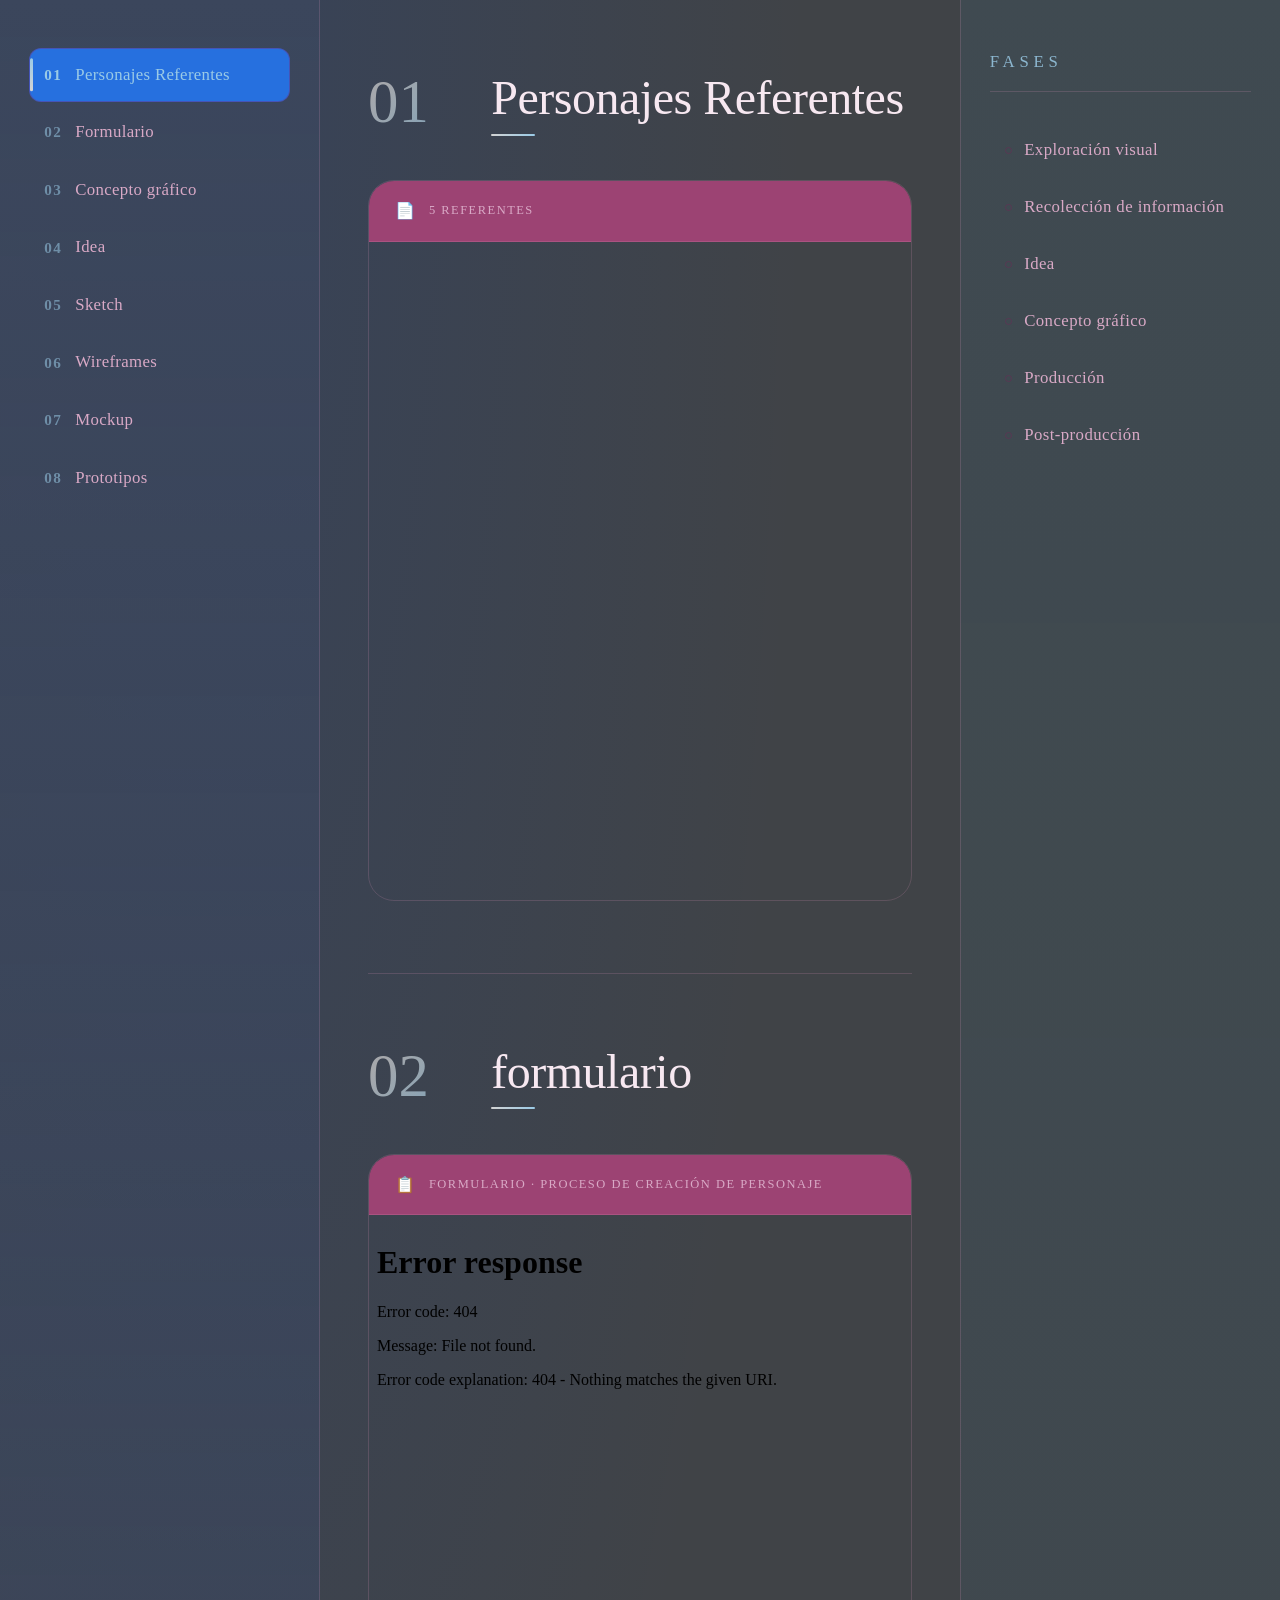
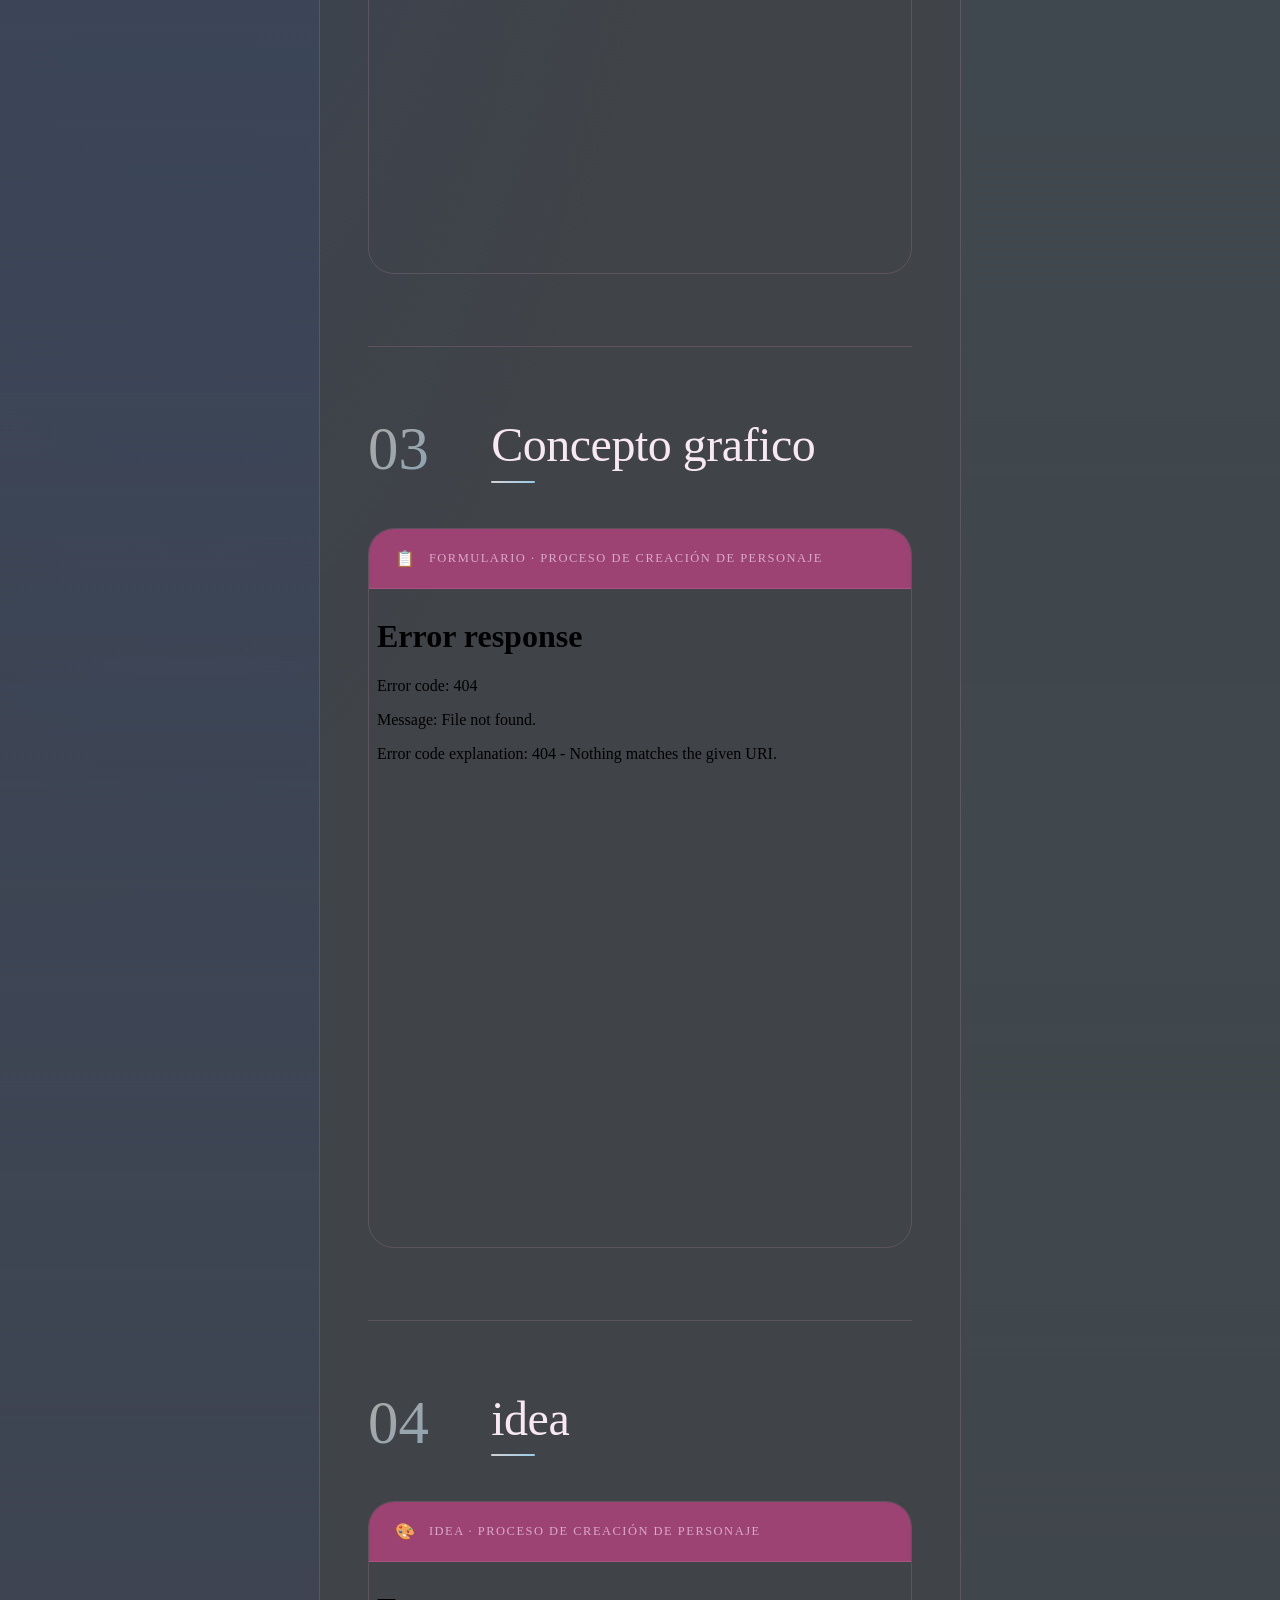
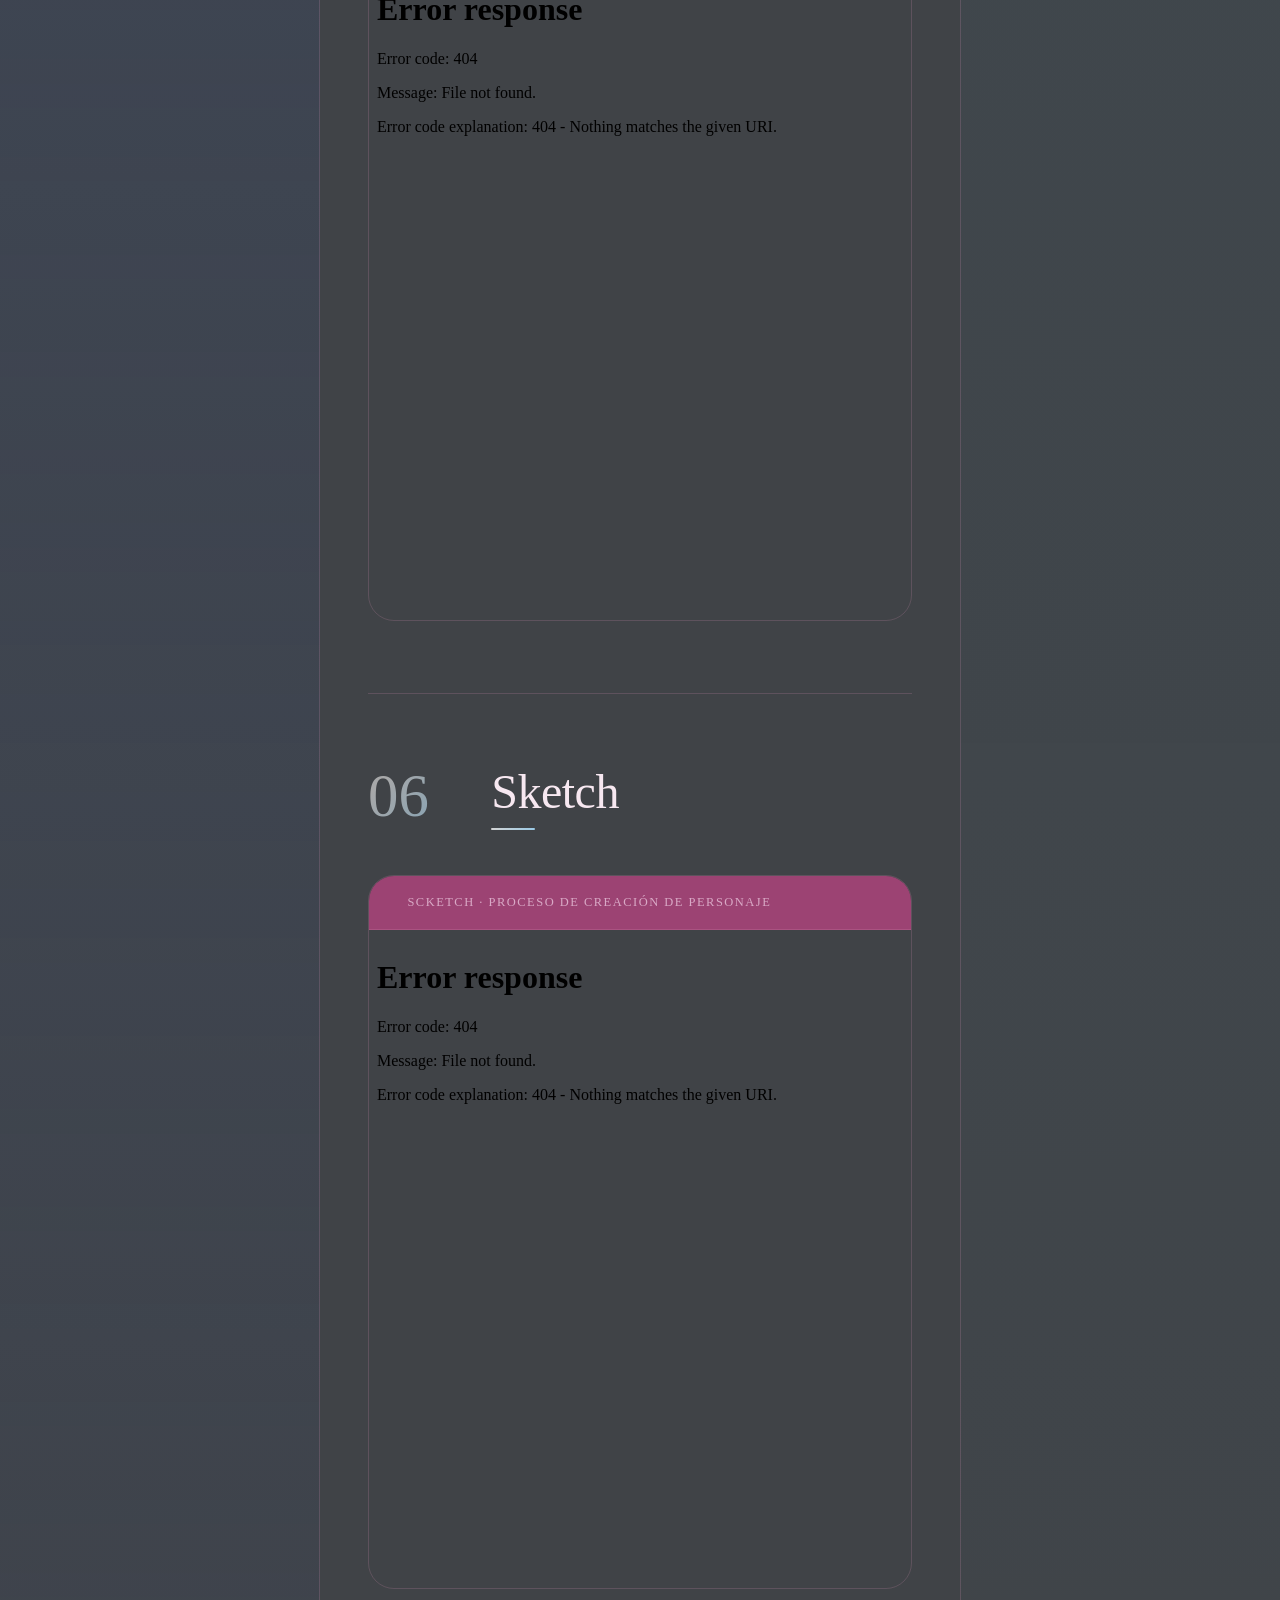
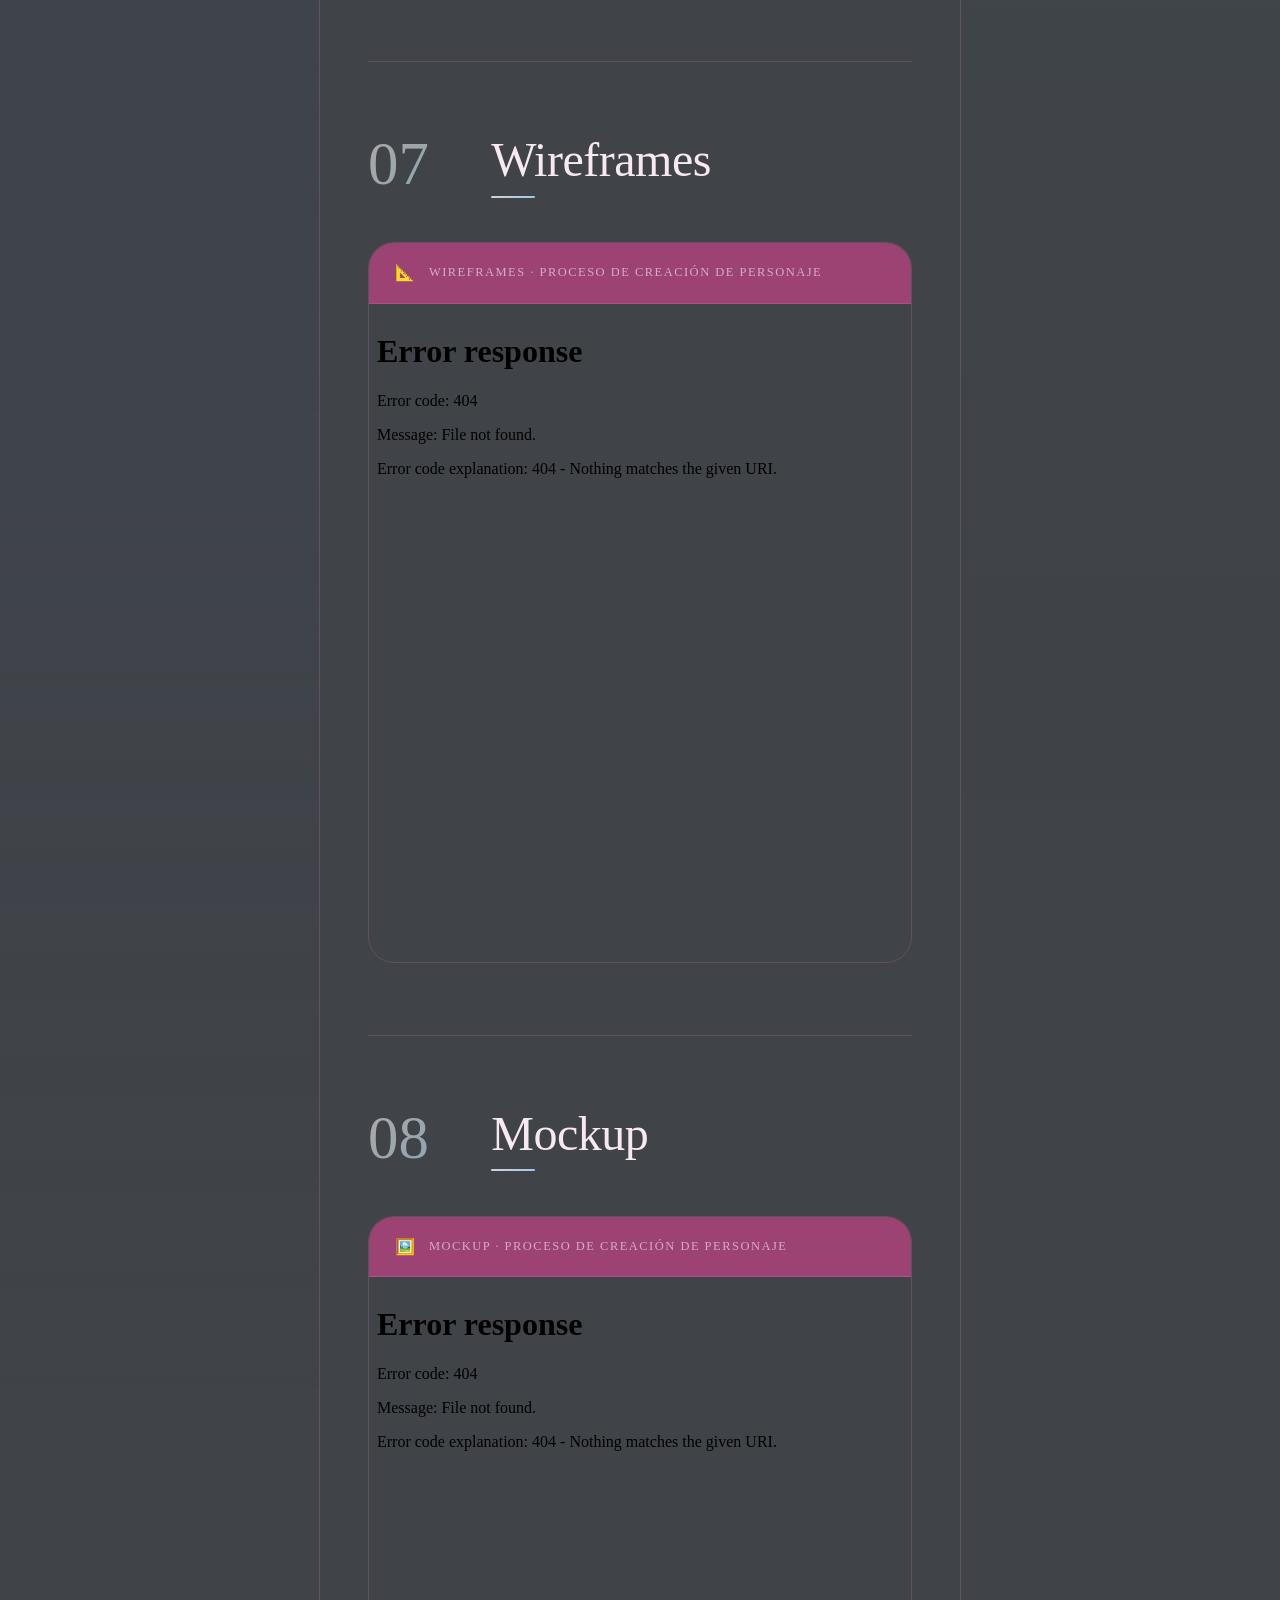
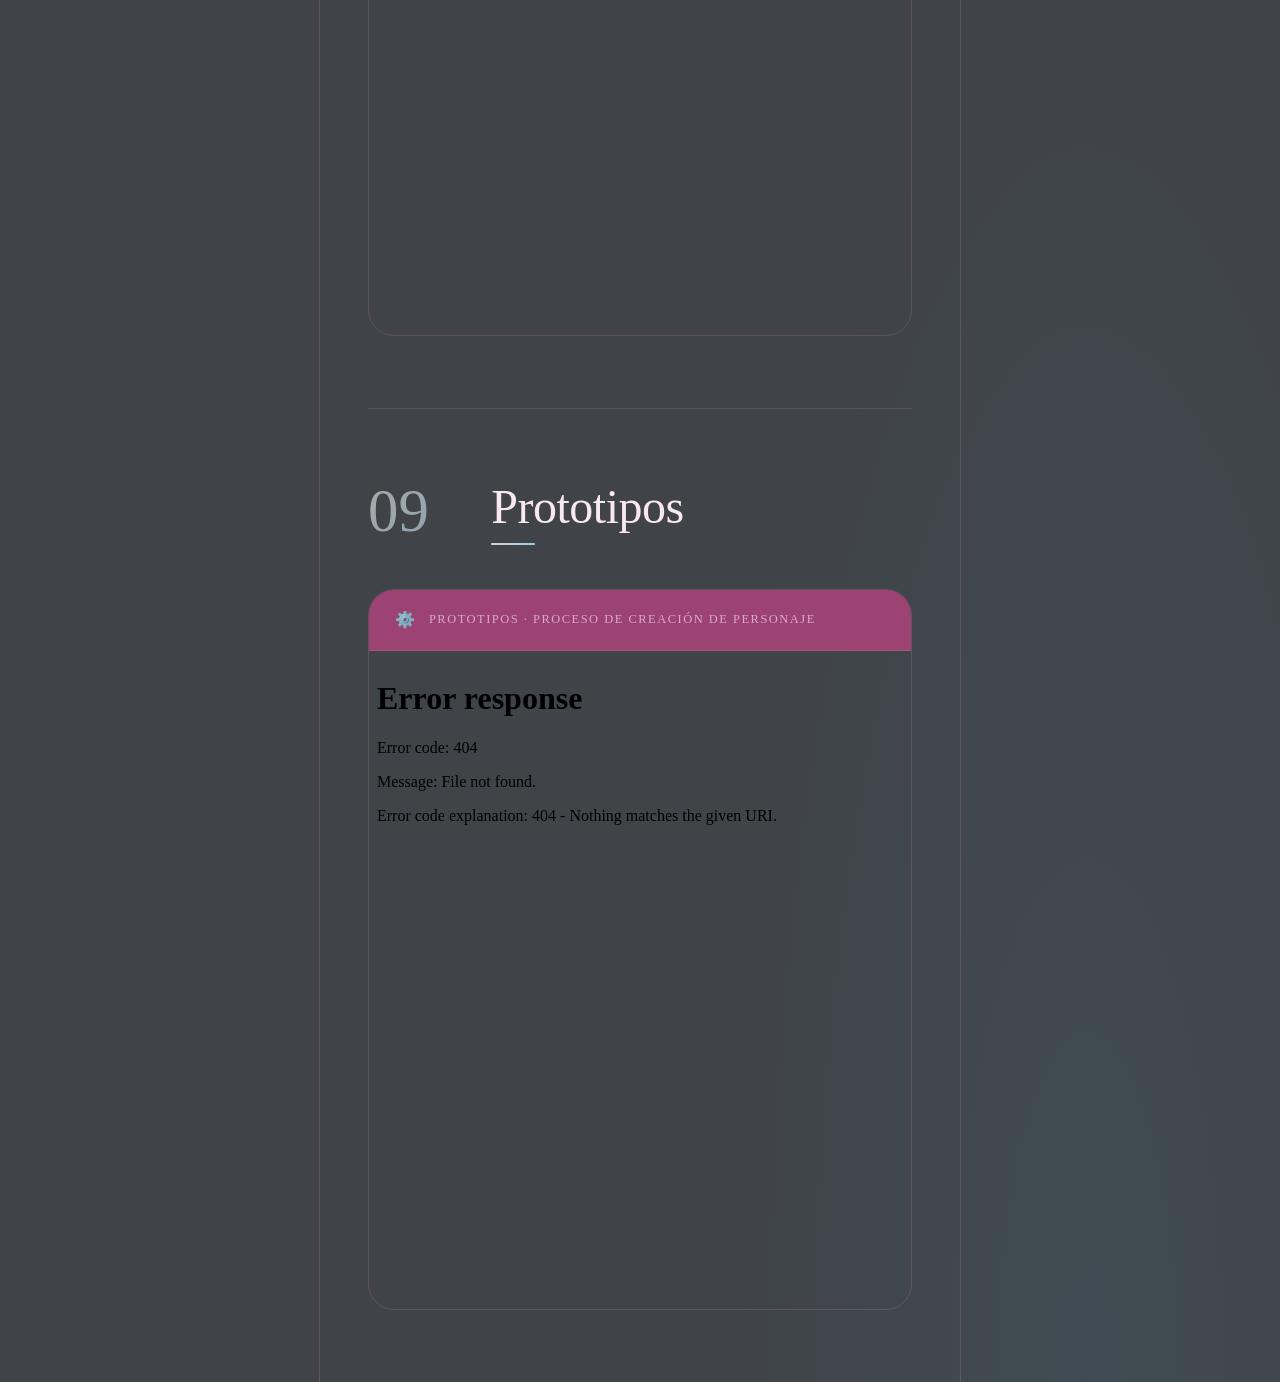
==== Creacion de Personaje/index.html @ da51cc1f "Add files via upload" ====
<!doctype html>
<html lang="es">

<head>
    <meta charset="utf-8">
    <meta name="viewport" content="width=device-width, initial-scale=1">
    <title>Proceso de creación de Personaje</title>
    <link
        href="https://fonts.googleapis.com/css2?family=Cormorant+Garamond:ital,wght@0,300;0,400;0,600;1,300;1,400&family=DM+Sans:wght@300;400;500&display=swap"
        rel="stylesheet">
    <link rel="stylesheet" href="style.css">
</head>

<body>

    <!-- THREE-COLUMN LAYOUT -->
    <div class="three-col-layout">

        <!-- COLUMNA IZQUIERDA: Índice -->
        <aside class="col-left">
            <div class="col-sticky">
                <nav class="index-list">
                    <a href="#personajes referentes" class="index-item active" data-section="5-personajes">
                        <span class="index-num">01</span>
                        Personajes Referentes
                    </a>
                    <a href="#formulario" class="index-item" data-section="formulario">
                        <span class="index-num">02</span>
                        Formulario
                    </a>
                    <a href="#concepto_grafico" class="index-item" data-section="concepto_grafico">
                        <span class="index-num">03</span>
                        Concepto gráfico
                    </a>
                    <a href="#idea" class="index-item" data-section="idea">
                        <span class="index-num">04</span>
                        Idea
                    </a>

                    <a href="#scketch" class="index-item" data-section="scketch">
                        <span class="index-num">05</span>
                        Sketch
                    </a>
                    <a href="#wireframes" class="index-item" data-section="wireframes">
                        <span class="index-num">06</span>
                        Wireframes
                    </a>
                    <a href="#mockup" class="index-item" data-section="mockup">
                        <span class="index-num">07</span>
                        Mockup
                    </a>
                    <a href="#prototipos" class="index-item" data-section="prototipos">
                        <span class="index-num">08</span>
                        Prototipos
                    </a>
                </nav>
            </div>
        </aside>

        <!-- COLUMNA CENTRAL: Contenido principal -->
        <main class="col-center">

            <!-- 01 REFERENTES -->
            <section class="doc-section" id="5-personajes">
                <div class="section-header">
                    <span class="section-number">01</span>
                    <div class="section-title-wrap">
                        <h2 class="section-title">Personajes Referentes</h2>
                    </div>
                </div>
                <div class="doc-card">
                    <div class="doc-card-label">
                        <span class="doc-icon">📄</span>
                        <span>5 referentes</span>
                    </div>
                    <div class="pdf-wrapper">
                        <iframe src="Referencias personaje.pdf" frameborder="0" width="100%" height="750px"
                            title="Personajes Referentes"></iframe>
                    </div>
                </div>
            </section>

            <!-- 02 FORMULARIO -->
            <section class="doc-section" id="formulario">
                <div class="section-header">
                    <span class="section-number">02</span>
                    <div class="section-title-wrap">
                        <h2 class="section-title">formulario</h2>
                    </div>
                </div>
                <div class="doc-card">
                    <div class="doc-card-label">
                        <span class="doc-icon">📋</span>
                        <span>formulario · Proceso de creación de Personaje</span>
                    </div>
                    <div class="pdf-wrapper">
                        <iframe src="brief.pdf" frameborder="0" width="100%" height="750px" title="formulario"></iframe>
                    </div>
                </div>
            </section>

            <!-- 03 CONCEPTO GRAFICO -->
            <section class="doc-section" id="concepto_grafico">
                <div class="section-header">
                    <span class="section-number">03</span>
                    <div class="section-title-wrap">
                        <h2 class="section-title">Concepto grafico</h2>
                    </div>
                </div>
                <div class="doc-card">
                    <div class="doc-card-label">
                        <span class="doc-icon">📋</span>
                        <span>formulario · Proceso de creación de Personaje</span>
                    </div>
                    <div class="pdf-wrapper">
                        <iframe src="Concepto Grafico.pdf" frameborder="0" width="100%" height="750px"
                            title="concepto_grafico"></iframe>
                    </div>
                </div>


            </section>

            <!-- 04 IDEA -->
            <section class="doc-section" id="idea">
                <div class="section-header">
                    <span class="section-number">04</span>
                    <div class="section-title-wrap">
                        <h2 class="section-title">idea</h2>
                    </div>
                </div>

                <div class="doc-card">
                    <div class="doc-card-label">
                        <span class="doc-icon">🎨</span>
                        <span>idea · Proceso de creación de Personaje</span>
                    </div>
                    <div class="pdf-wrapper">
                        <iframe src="idea.pdf" frameborder="0" width="100%" height="750px"
                            title="concepto_grafico"></iframe>
                    </div>
                </div>
            </section>

            <!-- 05 SCKETCH -->
            <section class="doc-section" id="scketch">
                <div class="section-header">
                    <span class="section-number">06</span>
                    <div class="section-title-wrap">
                        <h2 class="section-title">Sketch</h2>
                    </div>
                </div>
                <div class="doc-card">
                    <div class="doc-card-label">
                        <span class="doc-icon"></span>
                        <span>scketch · Proceso de creación de Personaje</span>
                    </div>
                    <div class="pdf-wrapper">
                        <iframe src="boceto.pdf" frameborder="0" width="100%" height="750px" title="SCKETCH"></iframe>
                    </div>
                </div>
            </section>

            <!-- 06 WIREFRAMES -->
            <section class="doc-section" id="wireframes">
                <div class="section-header">
                    <span class="section-number">07</span>
                    <div class="section-title-wrap">
                        <h2 class="section-title">Wireframes</h2>
                    </div>
                </div>
                <div class="doc-card">
                    <div class="doc-card-label">
                        <span class="doc-icon">📐</span>
                        <span>Wireframes · Proceso de creación de Personaje</span>
                    </div>
                    <div class="pdf-wrapper">
                        <iframe src="canon-de-cabezas.pdf" frameborder="0" width="100%" height="750px"
                            title="Wireframes"></iframe>
                    </div>
                </div>
            </section>

            <!-- 07 MOCKUP -->
            <section class="doc-section" id="mockup">
                <div class="section-header">
                    <span class="section-number">08</span>
                    <div class="section-title-wrap">
                        <h2 class="section-title">Mockup</h2>
                    </div>
                </div>
                <div class="doc-card">
                    <div class="doc-card-label">
                        <span class="doc-icon">🖼️</span>
                        <span>Mockup · Proceso de creación de Personaje</span>
                    </div>
                    <div class="pdf-wrapper">
                        <iframe src="mockup.pdf" frameborder="0" width="100%" height="750px" title="Mockup"></iframe>
                    </div>
                </div>
            </section>

            <!-- 08 PROTOTIPOS -->
            <section class="doc-section" id="prototipos">
                <div class="section-header">
                    <span class="section-number">09</span>
                    <div class="section-title-wrap">
                        <h2 class="section-title">Prototipos</h2>
                    </div>
                </div>
                <div class="doc-card">
                    <div class="doc-card-label">
                        <span class="doc-icon">⚙️</span>
                        <span>Prototipos · Proceso de creación de Personaje</span>
                    </div>
                    <div class="pdf-wrapper">
                        <iframe src="pront-personaje.pdf" frameborder="0" width="100%" height="750px"
                            title="Prototipos"></iframe>
                    </div>
                </div>
            </section>

        </main>

        <!-- COLUMNA DERECHA: Fases -->
        <aside class="col-right">
            <div class="col-sticky">
                <div class="col-heading">
                    <span class="col-label">Fases</span>
                </div>
                <nav class="phases-list">
                    <a href="#" class="phase-item ">
                        <span class="phase-dot"></span>
                        Exploración visual
                    </a>
                    <a href="#" class="phase-item">
                        <span class="phase-dot"></span>
                        Recolección de información
                    </a>
                    <a href="#" class="phase-item">
                        <span class="phase-dot"></span>
                        Idea
                    </a>
                    <a href="#" class="phase-item">
                        <span class="phase-dot"></span>
                        Concepto gráfico
                    </a>
                    <a href="#" class="phase-item">
                        <span class="phase-dot"></span>
                        Producción
                    </a>
                    <a href="#" class="phase-item">
                        <span class="phase-dot"></span>
                        Post-producción
                    </a>
                </nav>
            </div>
        </aside>

    </div><!-- /.three-col-layout -->

    <script>
        // Active state on scroll for index sidebar
        const sections = document.querySelectorAll('section[id]');
        const indexItems = document.querySelectorAll('.index-item');

        const observer = new IntersectionObserver((entries) => {
            entries.forEach(entry => {
                if (entry.isIntersecting) {
                    const id = entry.target.id;
                    indexItems.forEach(l => l.classList.remove('active'));
                    const active = document.querySelector(`.index-item[data-section="${id}"]`);
                    if (active) active.classList.add('active');
                }
            });
        }, { threshold: 0.3 });

        sections.forEach(s => observer.observe(s));

        // Fade-in on scroll
        const fadeObs = new IntersectionObserver((entries) => {
            entries.forEach(e => { if (e.isIntersecting) e.target.classList.add('visible'); });
        }, { threshold: 0.08 });

        document.querySelectorAll('.doc-section').forEach(el => fadeObs.observe(el));
    </script>

</body>

</html>
---- Creacion de Personaje/style.css ----
:root {
    --bg: #404347;

    --deep: #d3d3d3;
    --mid: #2774d8;
    --light: #9acae6;

    --accent-soft: rgba(230, 154, 195, 0.10);
    --accent-glow: rgba(230, 154, 195, 0.20);

    --text: #f7e8f1;
    --text-muted: #d9a9c6;

    --border: rgba(230, 154, 195, 0.18);
    --border-strong: rgba(141, 21, 89, 0.30);

    --radius: 12px;
    --radius-lg: 20px;
    --radius-xl: 26px;

    --shadow: 0 8px 40px rgba(0, 0, 0, 0.60);
    --shadow-pink: 0 4px 32px rgba(230, 154, 195, 0.22);

    --transition: 0.35s cubic-bezier(0.22, 1, 0.36, 1);

    --col-left-w: 240px;
    --col-right-w: 230px;
}

*,
*::before,
*::after {
    box-sizing: border-box;
    margin: 0;
    padding: 0;
}

html {
    scroll-behavior: smooth;
    font-size: 16px;
}

body {
    background: var(--bg);
    color: var(--text);
    font-family: var(--font-body);
    font-weight: 300;
    line-height: 1.7;
    overflow-x: hidden;
    /* Subtle atmospheric gradient */
    background-image:
        radial-gradient(ellipse 80% 55% at 15% 0%, rgba(19, 65, 162, 0.20) 0%, transparent 60%),
        radial-gradient(ellipse 55% 35% at 85% 100%, rgba(57, 187, 237, 0.07) 0%, transparent 55%);
}

::-webkit-scrollbar {
    width: 4px;
}

::-webkit-scrollbar-track {
    background: var(--bg);
}

::-webkit-scrollbar-thumb {
    background: linear-gradient(180deg, var(--deep), var(--light));
    border-radius: 4px;
}

.three-col-layout {
    display: grid;
    grid-template-columns: 1fr 2fr 1fr;
    /* 🔥 equilibrio visual */
    grid-template-areas: "left center right";
    min-height: 100vh;
    max-width: 100%;
    margin: 0;
}

.col-left,
.col-right {
    padding: 3rem 0;
}

.col-sticky {
    position: sticky;
    top: 2.5rem;
}

.col-heading {
    margin-bottom: 2rem;
    padding-bottom: 0.9rem;
    border-bottom: 1px solid var(--border);
}

.col-label {
    font-family: var(--font-display);
    font-size: 1.05rem;
    /* 🔥 más visible */
    letter-spacing: 0.28em;
    text-transform: uppercase;
    color: var(--light);
    opacity: 0.85;
}

.col-left {
    grid-area: left;
    padding-right: 1.8rem;
    padding-left: 1.8rem;
    border-right: 1px solid var(--border);
    background: linear-gradient(180deg, rgb(59, 70, 92) 0%, transparent 80%);
}

.index-list {
    display: flex;
    flex-direction: column;
    gap: 0.25rem;
}

.index-item {
    display: flex;
    align-items: center;
    gap: 0.8rem;
    font-size: 1.05rem;
    /* 🔥 más grande */
    padding: 0.85rem 1rem;
    /* ↑ larger for hierarchy */
    font-weight: 400;
    letter-spacing: 0.02em;
    color: var(--text-muted);
    text-decoration: none;
    padding: 0.72rem 0.9rem;
    border-radius: var(--radius);
    border: 1px solid transparent;
    position: relative;
    transition: background var(--transition), color var(--transition), transform var(--transition), border-color var(--transition);
}

.index-item::before {
    content: '';
    position: absolute;
    left: 0;
    top: 50%;
    transform: translateY(-50%);
    width: 3px;
    height: 0;
    background: linear-gradient(180deg, var(--light), var(--deep));
    border-radius: 3px;
    transition: height var(--transition);
}

.index-item:hover {
    color: var(--light);
    background: var(--accent-soft);
    border-color: var(--border);
    transform: translateX(3px);
}

.index-item.active {
    color: var(--light);
    background: rgb(38, 112, 223);
    border-color: var(--border-strong);
}

.index-item.active::before {
    height: 65%;
}

.index-num {
    font-family: var(--font-display);
    font-size: 0.95rem;
    /* ↑ slightly larger */
    letter-spacing: 0.10em;
    color: var(--light);
    opacity: 0.55;
    flex-shrink: 0;
    min-width: 2ch;
    font-weight: 600;

}

.index-item.active .index-num {
    opacity: 1;

}

.col-center {
    grid-area: center;
    padding: 0 3rem;
    min-width: 0;
}

.col-right {
    grid-area: right;
    padding-left: 1.8rem;
    padding-right: 1.8rem;
    border-left: 1px solid var(--border);
    background: linear-gradient(180deg, rgba(57, 187, 237, 0.06) 0%, transparent 80%);
}

.phases-list {
    display: flex;
    flex-direction: column;
    gap: 0.3rem;
}

.phase-item {
    display: flex;
    align-items: center;
    gap: 0.75rem;
    font-size: 1.05rem;
    padding: 0.8rem 1rem;
    /* ↑ larger for readability */
    font-weight: 400;
    letter-spacing: 0.025em;
    color: var(--text-muted);
    text-decoration: none;
    padding: 0.68rem 0.9rem;
    border-radius: var(--radius);
    border: 1px solid transparent;
    transition: background var(--transition),
        color var(--transition),
        transform var(--transition),
        border-color var(--transition);
}

.phase-item:hover {
    color: var(--light);
    background: var(--accent-soft);
    border-color: var(--border);
    transform: translateX(-3px);
}

.phase-item.active {
    color: var(--light);
    background: rgba(19, 65, 162, 0.18);
    border-color: var(--border-strong);
}

.phase-dot {
    width: 7px;
    height: 7px;
    border-radius: 50%;
    background: transparent;
    border: 1.5px solid var(--border-strong);
    flex-shrink: 0;
    transition: background var(--transition), box-shadow var(--transition);
}

.phase-item:hover .phase-dot,
.phase-item.active .phase-dot {
    background: var(--light);
    border-color: var(--light);
    box-shadow: 0 0 8px rgba(112, 179, 206, 0.55);
}

.video-wrapper {
    width: 100%;
    /* ← CORREGIDO */
    max-width: 900px;
    margin: 0 auto;
    aspect-ratio: 16 / 9;
    border-radius: 16px;
    overflow: hidden;
    box-shadow: 0 10px 30px rgba(0, 0, 0, 0.15);
}

.video-wrapper video {
    width: 100%;
    height: 100%;
    object-fit: contain;

    border-radius: 16px;
    background: black;

}

.doc-section {
    padding: 4.5rem 0;
    border-bottom: 1px solid var(--border);
    opacity: 0;
    transform: translateY(24px);
    transition: opacity 0.75s ease, transform 0.75s ease;

}


.doc-section:last-of-type {
    border-bottom: none;
}

.doc-section.visible {
    opacity: 1;
    transform: translateY(0);
}

.section-header {
    display: flex;
    align-items: flex-start;
    gap: 2rem;
    margin-bottom: 2.8rem;
}

.section-number {
    font-family: var(--font-display);
    font-size: 3.8rem;
    font-weight: 300;
    background: linear-gradient(135deg, var(--deep) 20%, var(--light) 100%);
    -webkit-background-clip: text;
    -webkit-text-fill-color: transparent;
    background-clip: text;
    opacity: 0.7;
    line-height: 1;
    min-width: 3ch;
}

.section-title-wrap {
    position: relative;
}

/* Decorative accent line under title */
.section-title-wrap::after {
    content: '';
    display: block;
    width: 44px;
    height: 2px;
    background: linear-gradient(90deg, var(--deep), var(--light));
    border-radius: 2px;
    margin-top: 0.55rem;
}

.section-title {
    font-family: var(--font-display);
    font-size: clamp(2rem, 4vw, 3rem);
    font-weight: 400;
    color: var(--text);
    margin-bottom: 0.35rem;
    line-height: 1.1;
    letter-spacing: -0.01em;
}

.section-desc {
    font-size: 0.9rem;
    color: var(--text-muted);
    max-width: 500px;
}

.doc-card {
    background: var(--bg-card);
    border: 1px solid var(--border);
    border-radius: var(--radius-xl);
    overflow: hidden;
    box-shadow: var(--shadow), var(--shadow-blue);
    transition: border-color var(--transition), box-shadow var(--transition), transform var(--transition);
}

.doc-card:hover {
    border-color: var(--border-strong);
    box-shadow:
        0 16px 64px rgba(0, 0, 0, 0.65),
        0 0 0 1px rgba(57, 187, 237, 0.12),
        var(--shadow-blue);
    transform: translateY(-3px);
}

.doc-card-label {
    display: flex;
    align-items: center;
    gap: 0.8rem;
    padding: 1rem 1.6rem;
    font-size: 0.78rem;
    letter-spacing: 0.12em;
    text-transform: uppercase;
    color: var(--text-muted);
    background: #9c4373;
    border-bottom: 1px solid var(--border);
    font-weight: 400;
}

.doc-icon {
    font-size: 1rem;
}

.pdf-wrapper {
    margin-top: 8px;
    border-radius: 12px;
    overflow: hidden;
}

.pdf-wrapper iframe {
    display: block;
    width: 100%;
    height: 650px;

    border: none;
}

.coming-soon-card {
    display: flex;
    flex-direction: column;
    align-items: center;
    justify-content: center;
    gap: 1rem;
    padding: 4.5rem;
    background: var(--bg-card);
    border: 1px dashed var(--border-strong);
    border-radius: var(--radius-xl);
    color: var(--text-muted);
    font-size: 0.85rem;
    letter-spacing: 0.08em;
    text-transform: uppercase;
}

.coming-soon-icon {
    font-size: 2.2rem;
    color: var(--light);
    opacity: 0.4;
    animation: pulse 2.5s ease-in-out infinite;
}

@keyframes pulse {

    0%,
    100% {
        opacity: 0.3;
        transform: scale(1);
    }

    50% {
        opacity: 0.75;
        transform: scale(1.1);
    }
}

.footer {
    padding: 2.5rem 0;
    display: flex;
    justify-content: space-between;
    align-items: center;
    flex-wrap: wrap;
    gap: 0.5rem;
    font-size: 0.8rem;
    color: rgba(255, 255, 255, 0.3);
    border-top: 1px solid var(--border);
    margin-top: 2rem;
}

.footer-brand {
    font-family: var(--font-display);
    font-size: 1.6rem;
    font-style: italic;
    font-weight: 700;
    background: linear-gradient(90deg, var(--mid), var(--light));
    -webkit-background-clip: text;
    -webkit-text-fill-color: transparent;
    background-clip: text;
    letter-spacing: -0.01em;
}

.footer-heart {
    color: var(--light);
}

@media (max-width: 1100px) {
    :root {
        --col-left-w: 200px;
        --col-right-w: 190px;
    }

    .col-center {
        padding: 0 2rem;
    }
}

@media (max-width: 900px) {
    .three-col-layout {
        grid-template-columns: 1fr 200px;
        grid-template-areas:
            "left left"
            "center right";
        max-width: 100%;
    }

    .col-left {
        border-right: none;
        border-bottom: 1px solid var(--border);
        padding: 1.4rem 1.6rem;
    }

    .col-sticky {
        position: static;
    }

    .col-left .col-heading {
        display: inline-block;
        margin-bottom: 0.9rem;
    }

    .index-list {
        flex-direction: row;
        flex-wrap: wrap;
        gap: 0.45rem;
    }

    .index-item {
        font-size: 0.82rem;
        padding: 0.4rem 0.9rem;
        border: 1px solid var(--border);
        border-radius: 50px;
        background: rgba(19, 65, 162, 0.07);
        transform: none !important;
    }

    .index-item::before {
        display: none;
    }

    .index-item.active {
        border-color: var(--border-strong);
        background: rgba(19, 65, 162, 0.20);
    }

    .col-center {
        padding: 0 1.6rem;
    }

    .col-right {
        border-left: 1px solid var(--border);
        padding-left: 1.2rem;
        padding-right: 1.2rem;
    }

    .col-right .col-sticky {
        position: sticky;
        top: 1rem;
    }

    .pdf-wrapper iframe {
        height: 500px;
    }

    .section-number {
        font-size: 2.6rem;
    }
}

@media (max-width: 640px) {
    .three-col-layout {
        grid-template-columns: 1fr;
        grid-template-areas: "left" "center" "right";
    }

    .col-left {
        border-right: none;
        border-bottom: 1px solid var(--border);
        padding: 1.2rem 1.4rem;
        grid-area: left;
    }

    .col-left .col-sticky {
        position: static;
    }

    .index-list {
        flex-direction: row;
        flex-wrap: wrap;
        gap: 0.35rem;
    }

    .index-item {
        font-size: 0.78rem;
        padding: 0.35rem 0.75rem;
        border: 1px solid var(--border);
        border-radius: 50px;
        background: rgba(19, 65, 162, 0.07);
        gap: 0.35rem;
        transform: none !important;
    }

    .index-item::before {
        display: none;
    }

    .index-num {
        font-size: 0.68rem;
    }

    .col-center {
        padding: 0 1.2rem;
        grid-area: center;
    }

    .col-right {
        border-left: none;
        border-top: 1px solid var(--border);
        padding: 1.2rem 1.4rem;
        grid-area: right;
    }

    .col-right .col-sticky {
        position: static;
    }

    .phases-list {
        flex-direction: row;
        flex-wrap: wrap;
        gap: 0.35rem;
    }

    .phase-item {
        font-size: 0.78rem;
        padding: 0.35rem 0.8rem;
        border: 1px solid var(--border);
        border-radius: 50px;
        background: rgba(57, 187, 237, 0.05);
        transform: none !important;
    }

    .phase-dot {
        display: none;
    }

    .doc-section {
        padding: 3rem 0;
    }

    .section-header {
        gap: 1rem;
    }

    .section-number {
        font-size: 2.2rem;
    }

    .pdf-wrapper iframe {
        height: 400px;
    }

    .audio-bg {
        height: 340px;
    }

    .footer {
        flex-direction: column;
        text-align: center;
        gap: 0.4rem;
        padding: 1.5rem 0;
    }
}
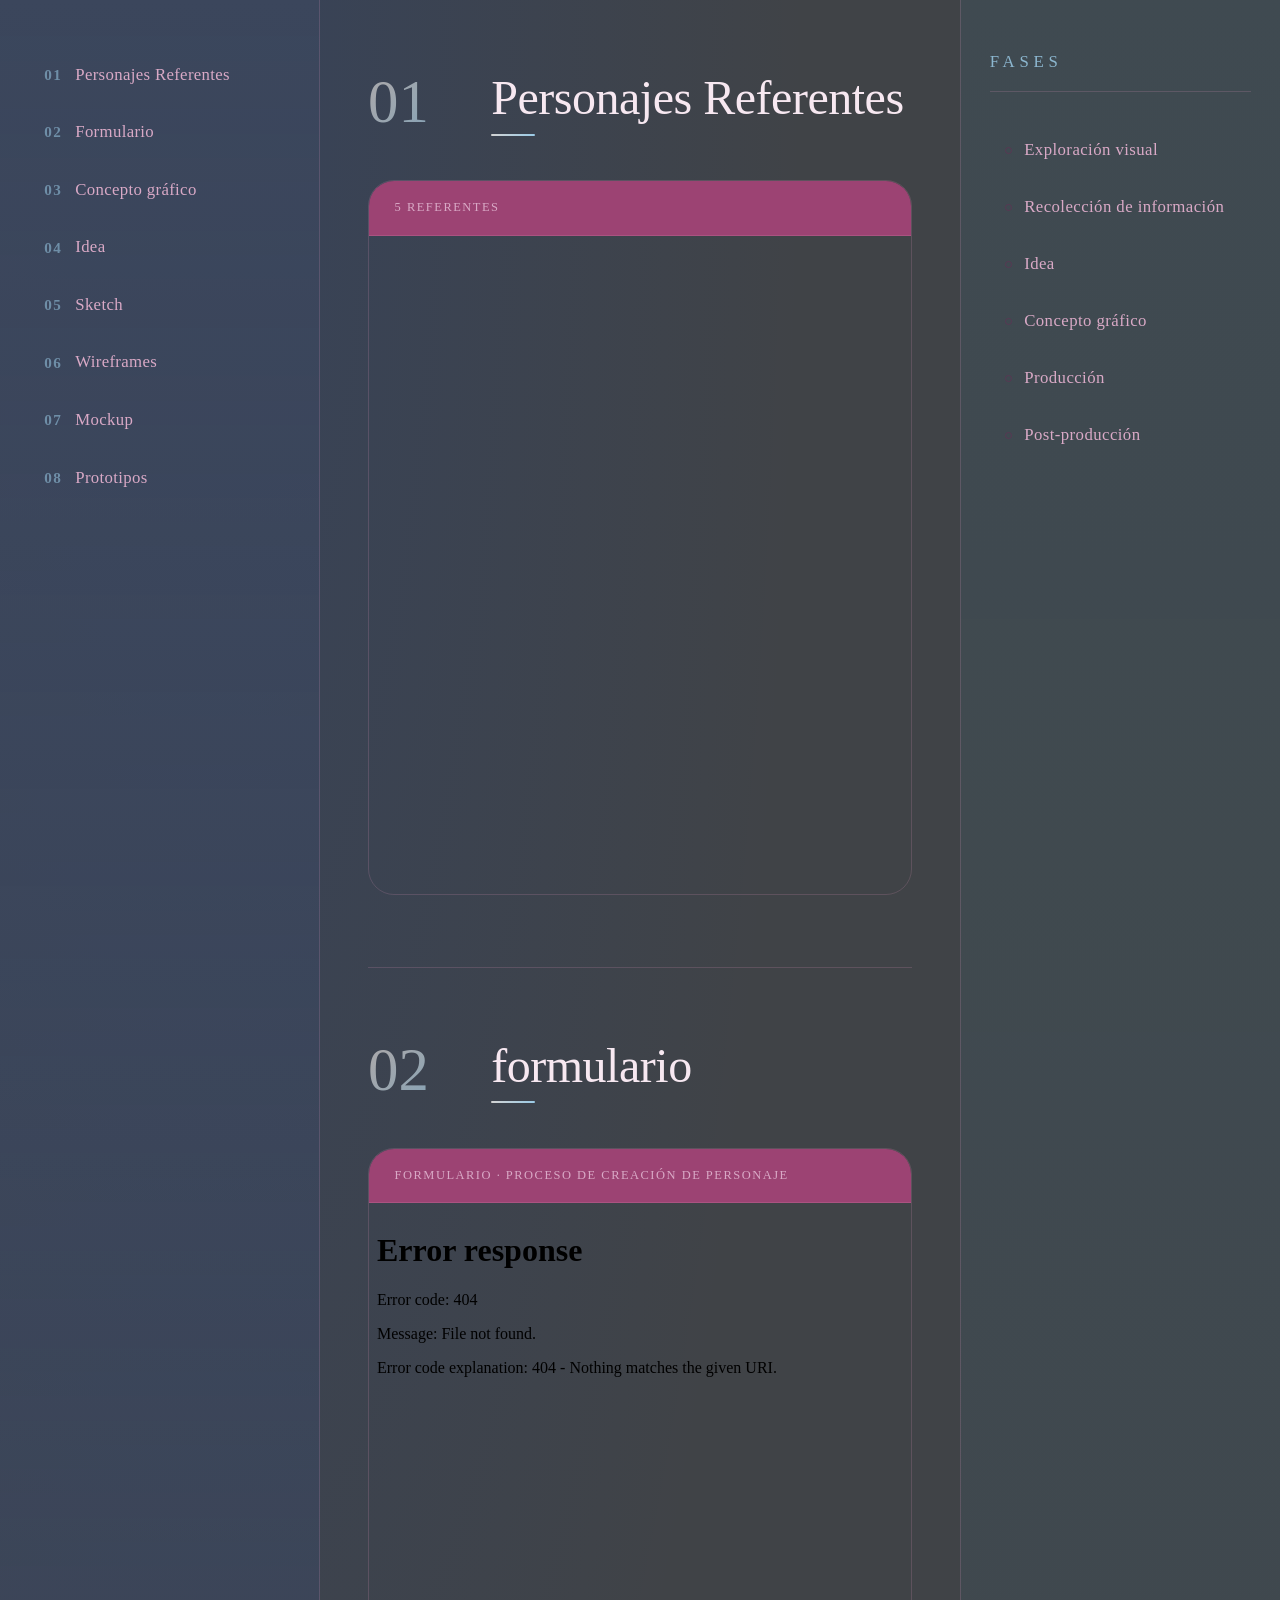
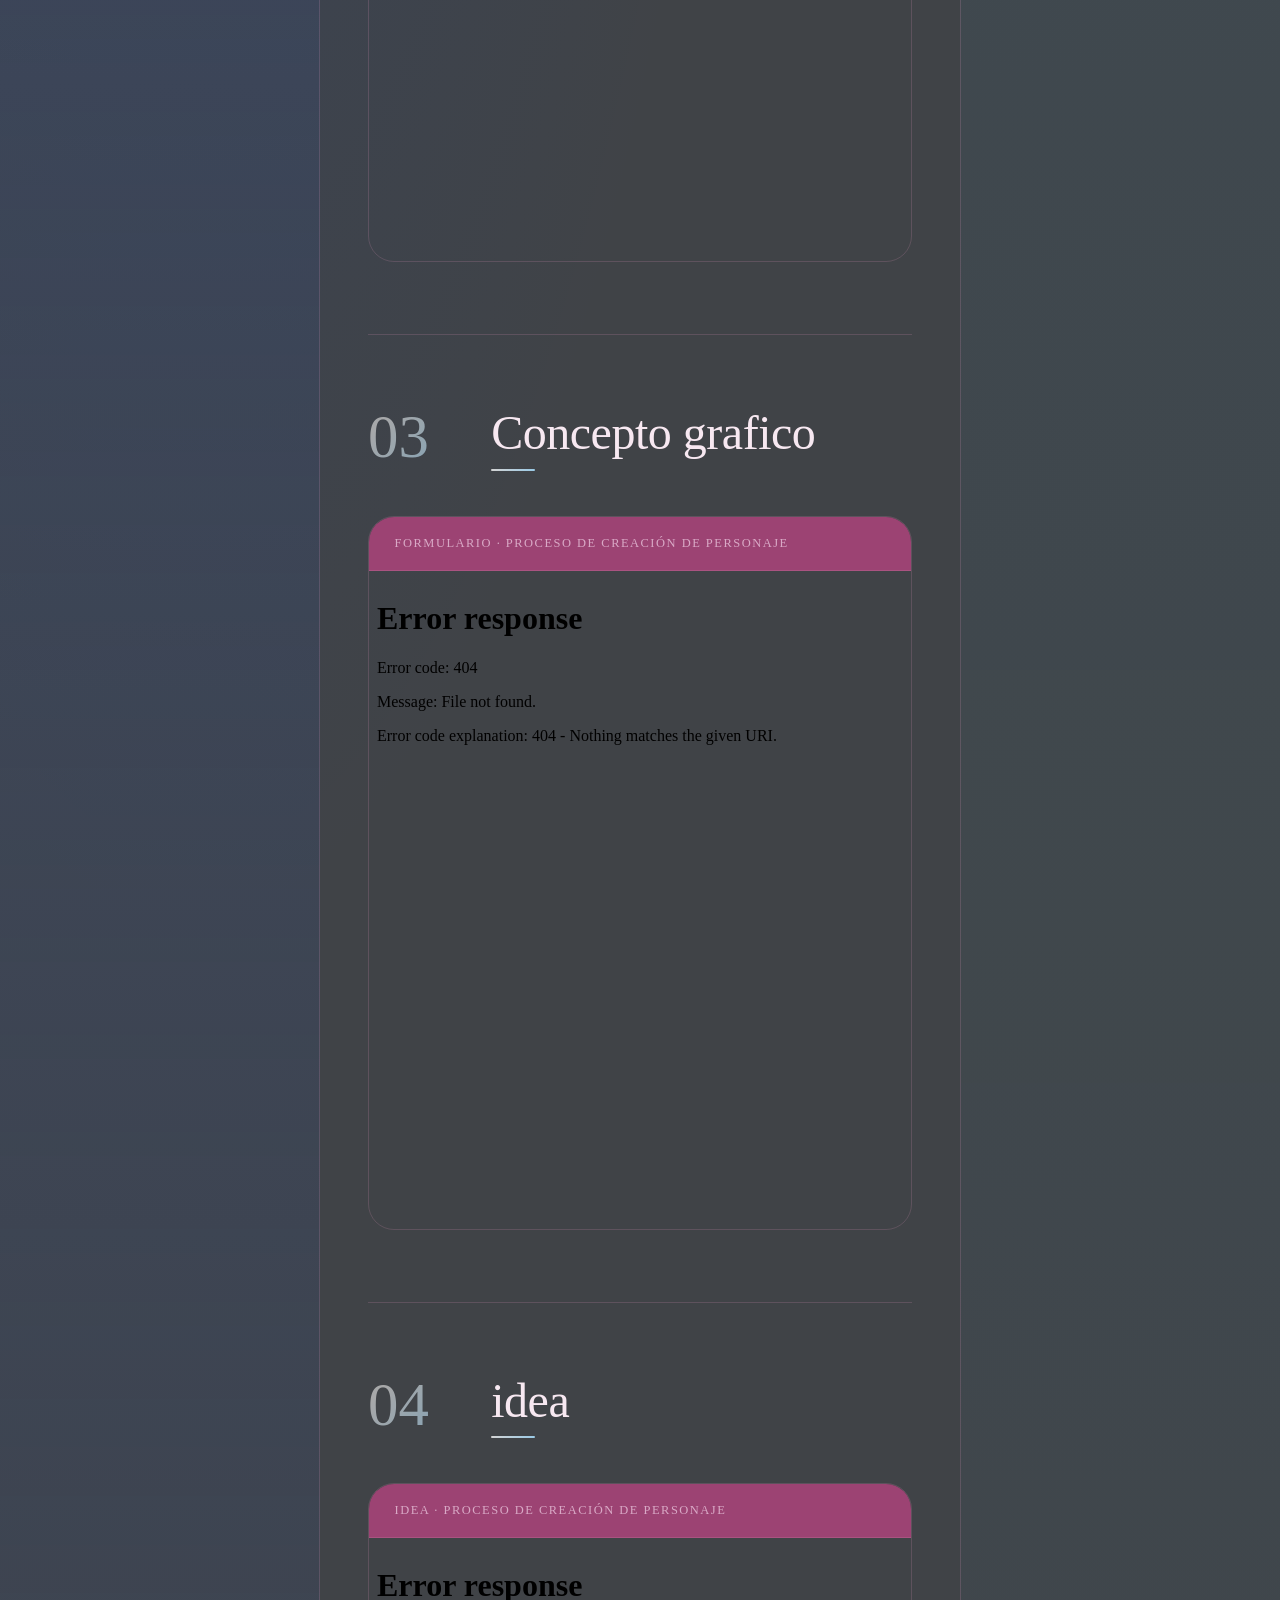
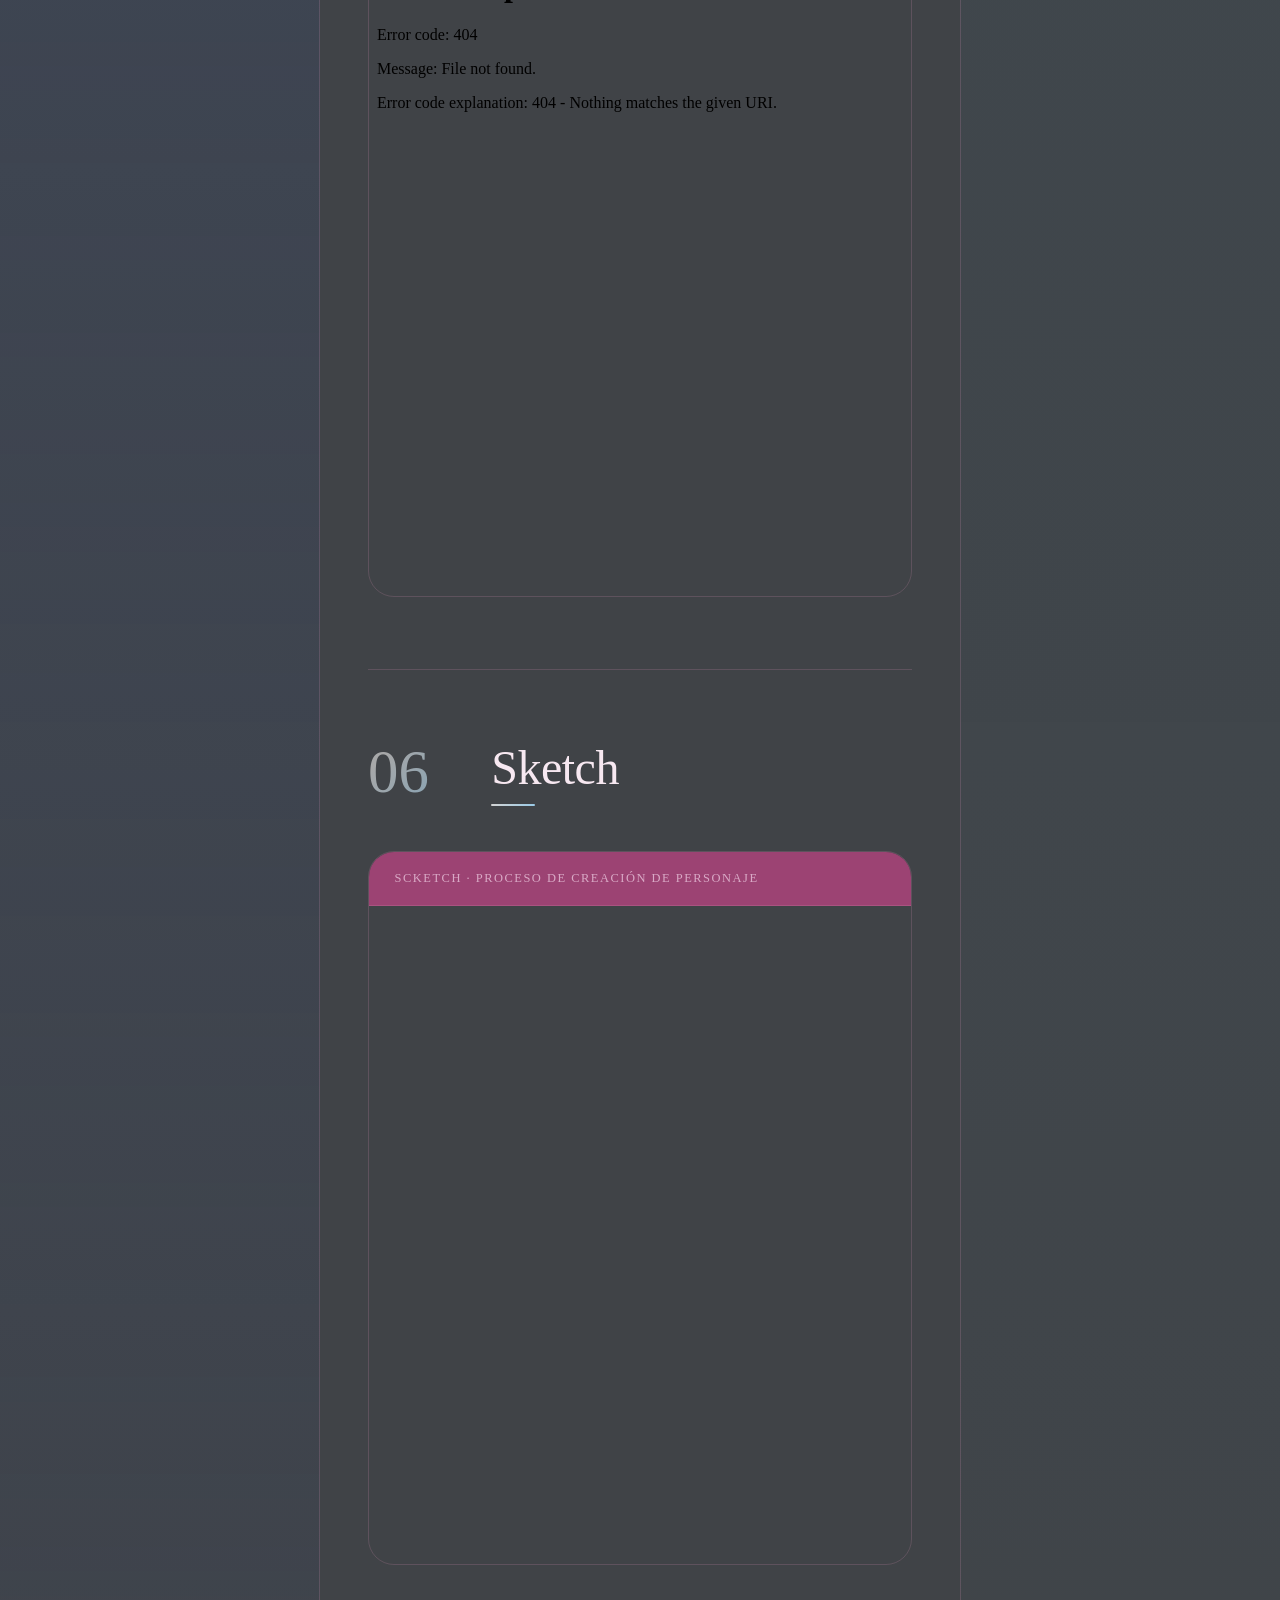
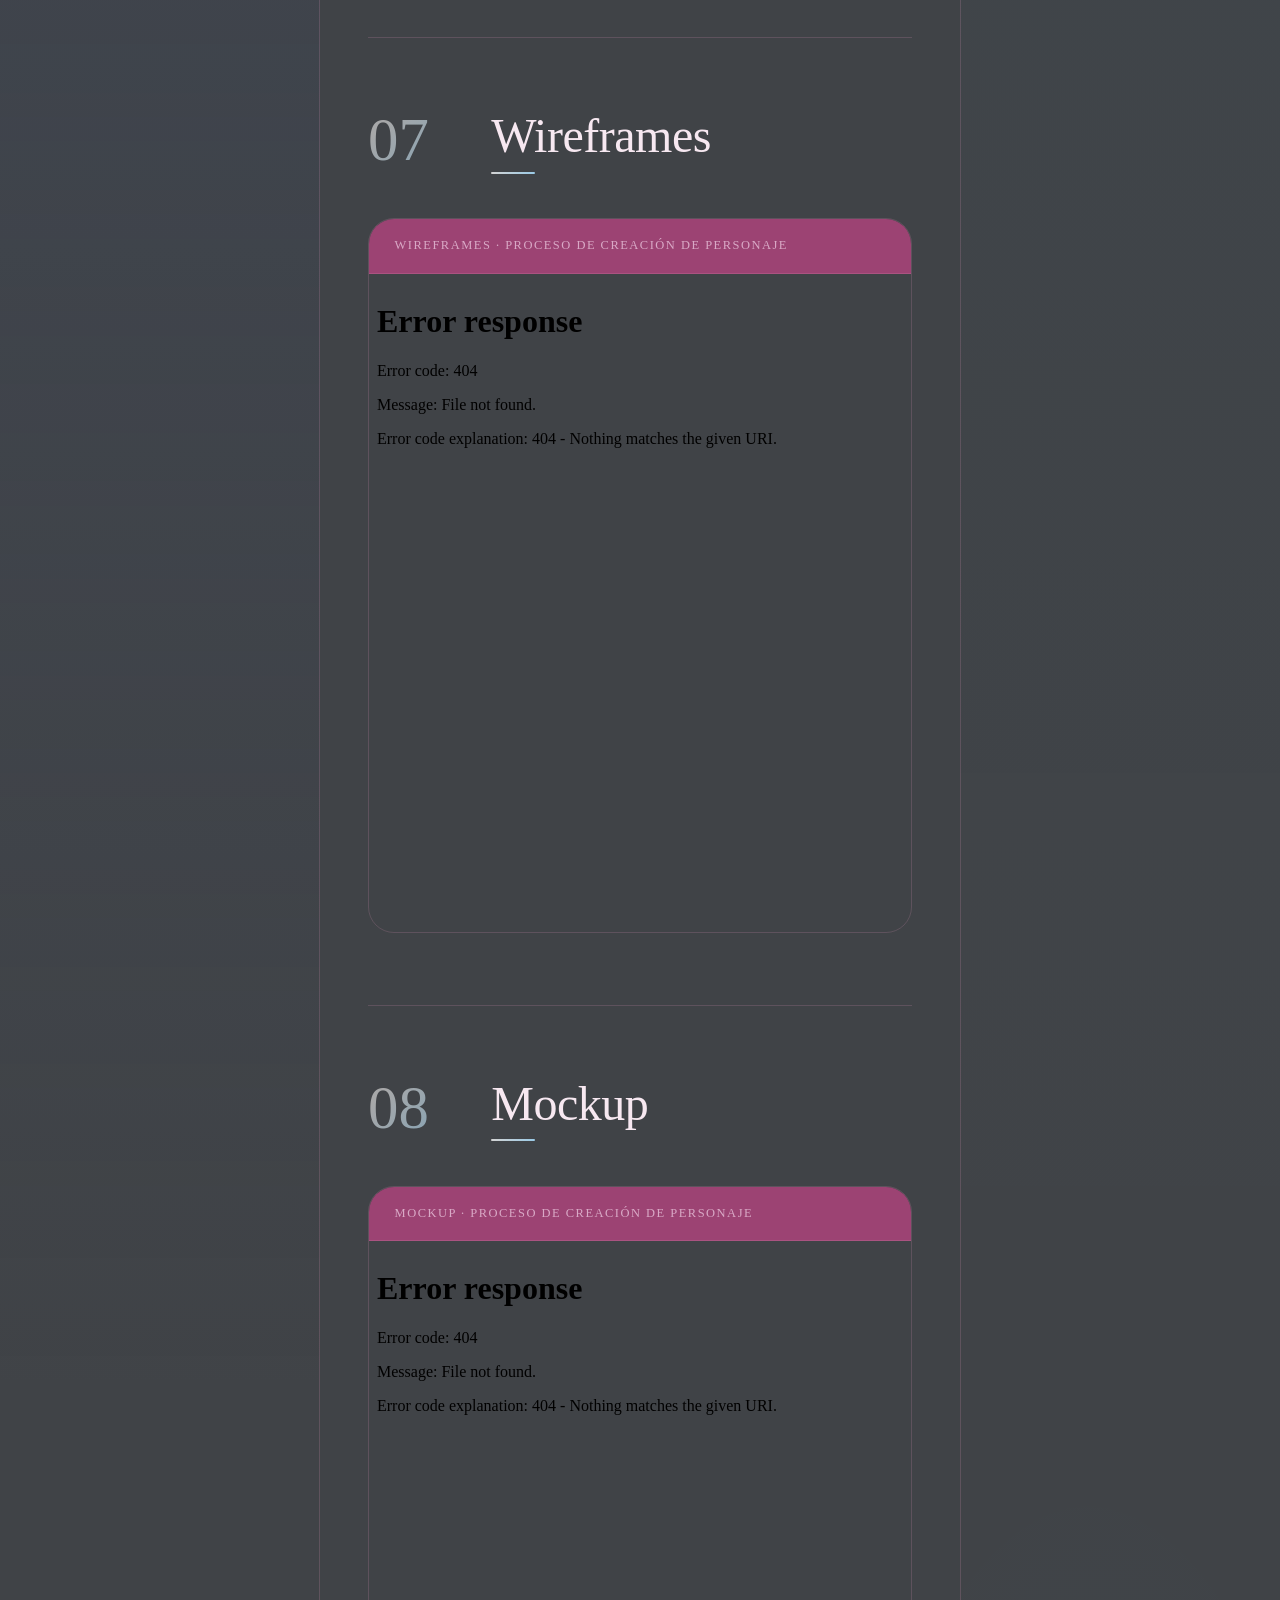
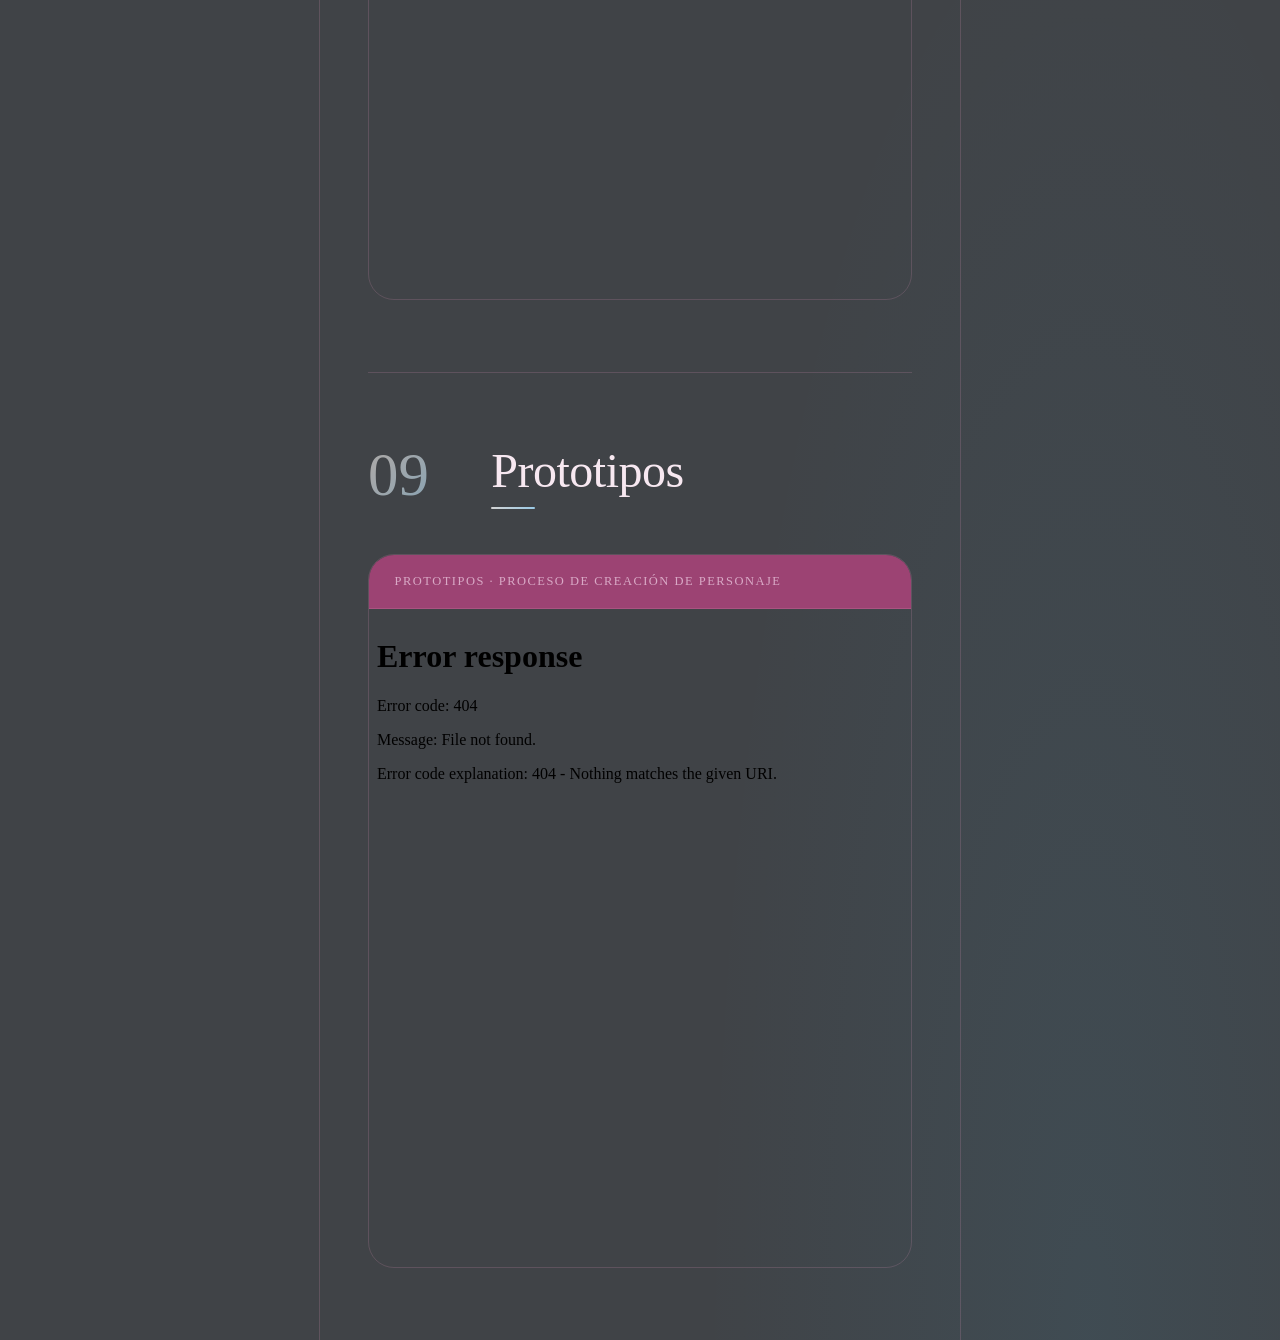
==== commit 303275e8: "Add files via upload" ====
--- a/Creacion de Personaje/index.html
+++ b/Creacion de Personaje/index.html
@@ -20,7 +20,7 @@
         <aside class="col-left">
             <div class="col-sticky">
                 <nav class="index-list">
-                    <a href="#personajes referentes" class="index-item active" data-section="5-personajes">
+                    <a href="#personajes_referentes" class="index-item active" data-section="Personajes-referentes">
                         <span class="index-num">01</span>
                         Personajes Referentes
                     </a>
@@ -57,7 +57,6 @@
             </div>
         </aside>
 
-        <!-- COLUMNA CENTRAL: Contenido principal -->
         <main class="col-center">
 
             <!-- 01 REFERENTES -->
@@ -70,7 +69,6 @@
                 </div>
                 <div class="doc-card">
                     <div class="doc-card-label">
-                        <span class="doc-icon">📄</span>
                         <span>5 referentes</span>
                     </div>
                     <div class="pdf-wrapper">
@@ -90,7 +88,6 @@
                 </div>
                 <div class="doc-card">
                     <div class="doc-card-label">
-                        <span class="doc-icon">📋</span>
                         <span>formulario · Proceso de creación de Personaje</span>
                     </div>
                     <div class="pdf-wrapper">
@@ -109,7 +106,6 @@
                 </div>
                 <div class="doc-card">
                     <div class="doc-card-label">
-                        <span class="doc-icon">📋</span>
                         <span>formulario · Proceso de creación de Personaje</span>
                     </div>
                     <div class="pdf-wrapper">
@@ -132,7 +128,6 @@
 
                 <div class="doc-card">
                     <div class="doc-card-label">
-                        <span class="doc-icon">🎨</span>
                         <span>idea · Proceso de creación de Personaje</span>
                     </div>
                     <div class="pdf-wrapper">
@@ -152,11 +147,10 @@
                 </div>
                 <div class="doc-card">
                     <div class="doc-card-label">
-                        <span class="doc-icon"></span>
                         <span>scketch · Proceso de creación de Personaje</span>
                     </div>
                     <div class="pdf-wrapper">
-                        <iframe src="boceto.pdf" frameborder="0" width="100%" height="750px" title="SCKETCH"></iframe>
+                        <iframe src="Sketch.pdf" frameborder="0" width="100%" height="750px" title="SCKETCH"></iframe>
                     </div>
                 </div>
             </section>
@@ -171,7 +165,6 @@
                 </div>
                 <div class="doc-card">
                     <div class="doc-card-label">
-                        <span class="doc-icon">📐</span>
                         <span>Wireframes · Proceso de creación de Personaje</span>
                     </div>
                     <div class="pdf-wrapper">
@@ -191,7 +184,6 @@
                 </div>
                 <div class="doc-card">
                     <div class="doc-card-label">
-                        <span class="doc-icon">🖼️</span>
                         <span>Mockup · Proceso de creación de Personaje</span>
                     </div>
                     <div class="pdf-wrapper">
@@ -210,7 +202,6 @@
                 </div>
                 <div class="doc-card">
                     <div class="doc-card-label">
-                        <span class="doc-icon">⚙️</span>
                         <span>Prototipos · Proceso de creación de Personaje</span>
                     </div>
                     <div class="pdf-wrapper">
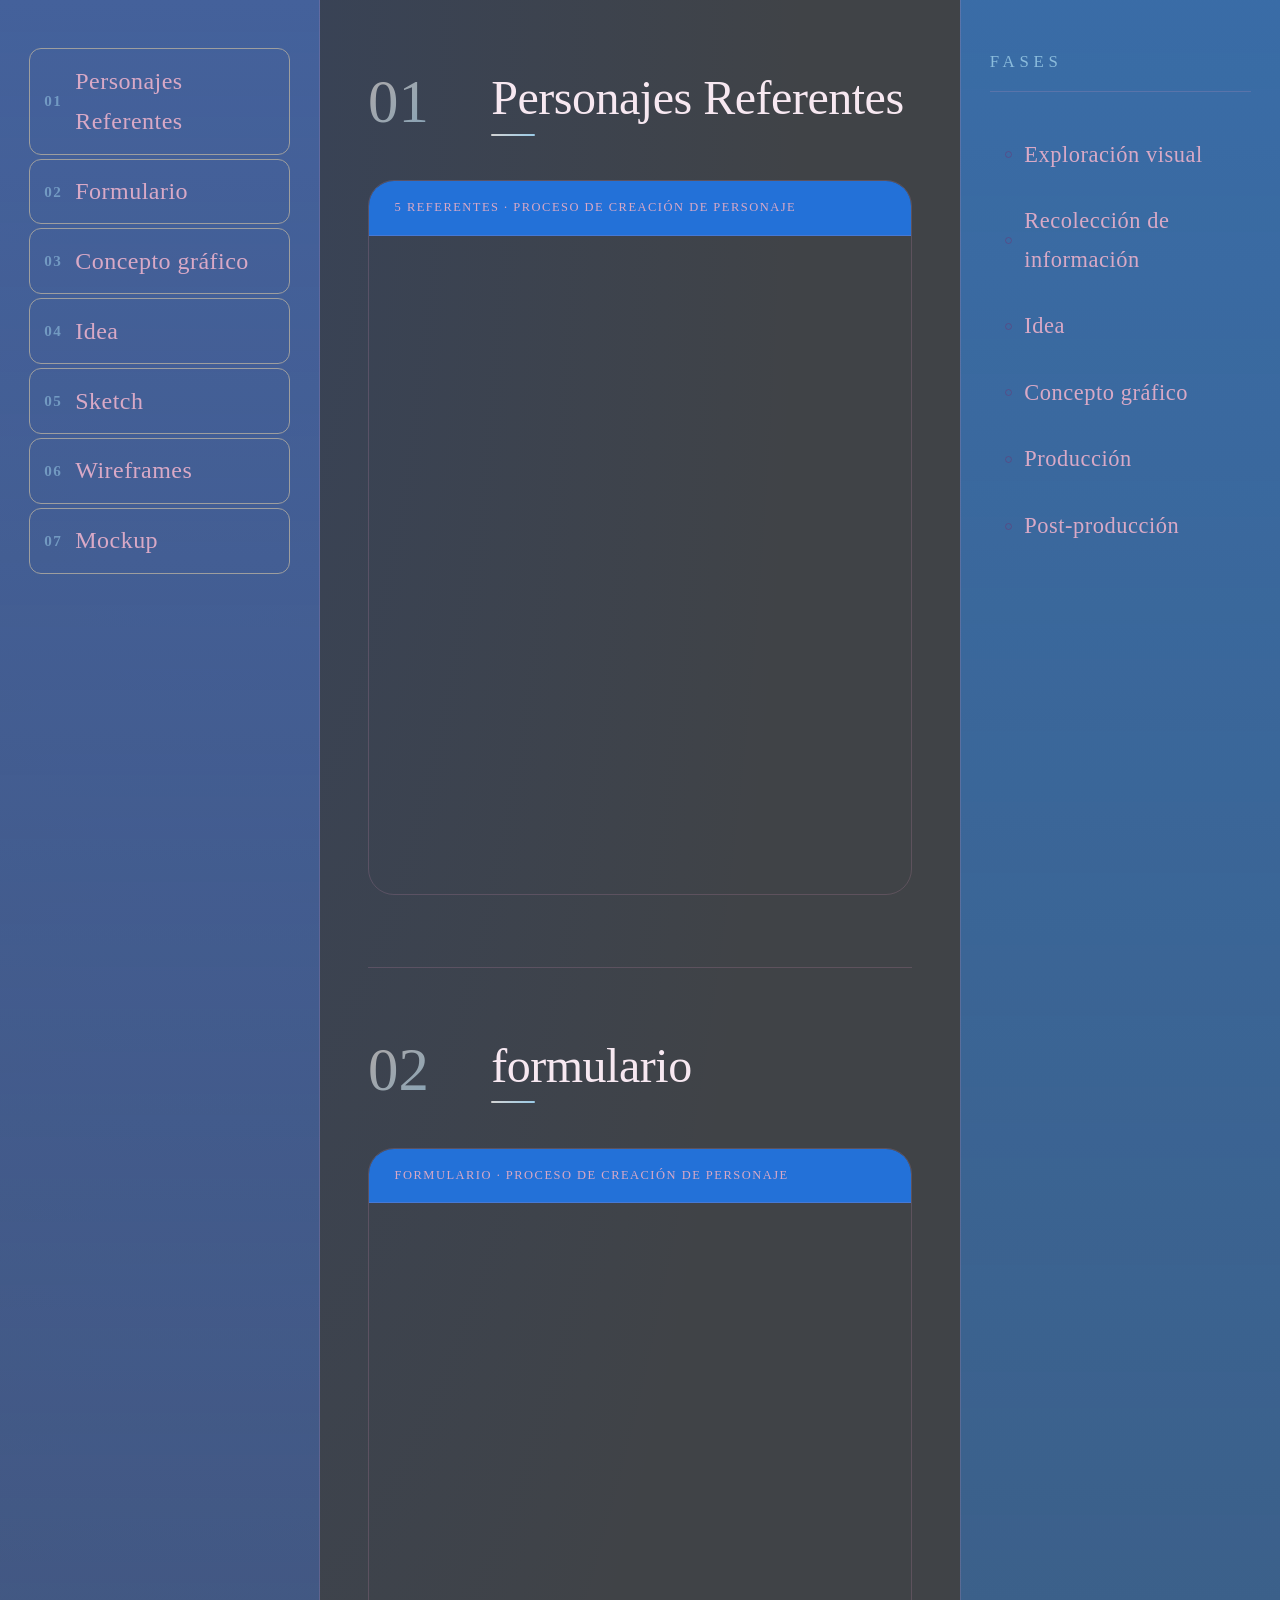
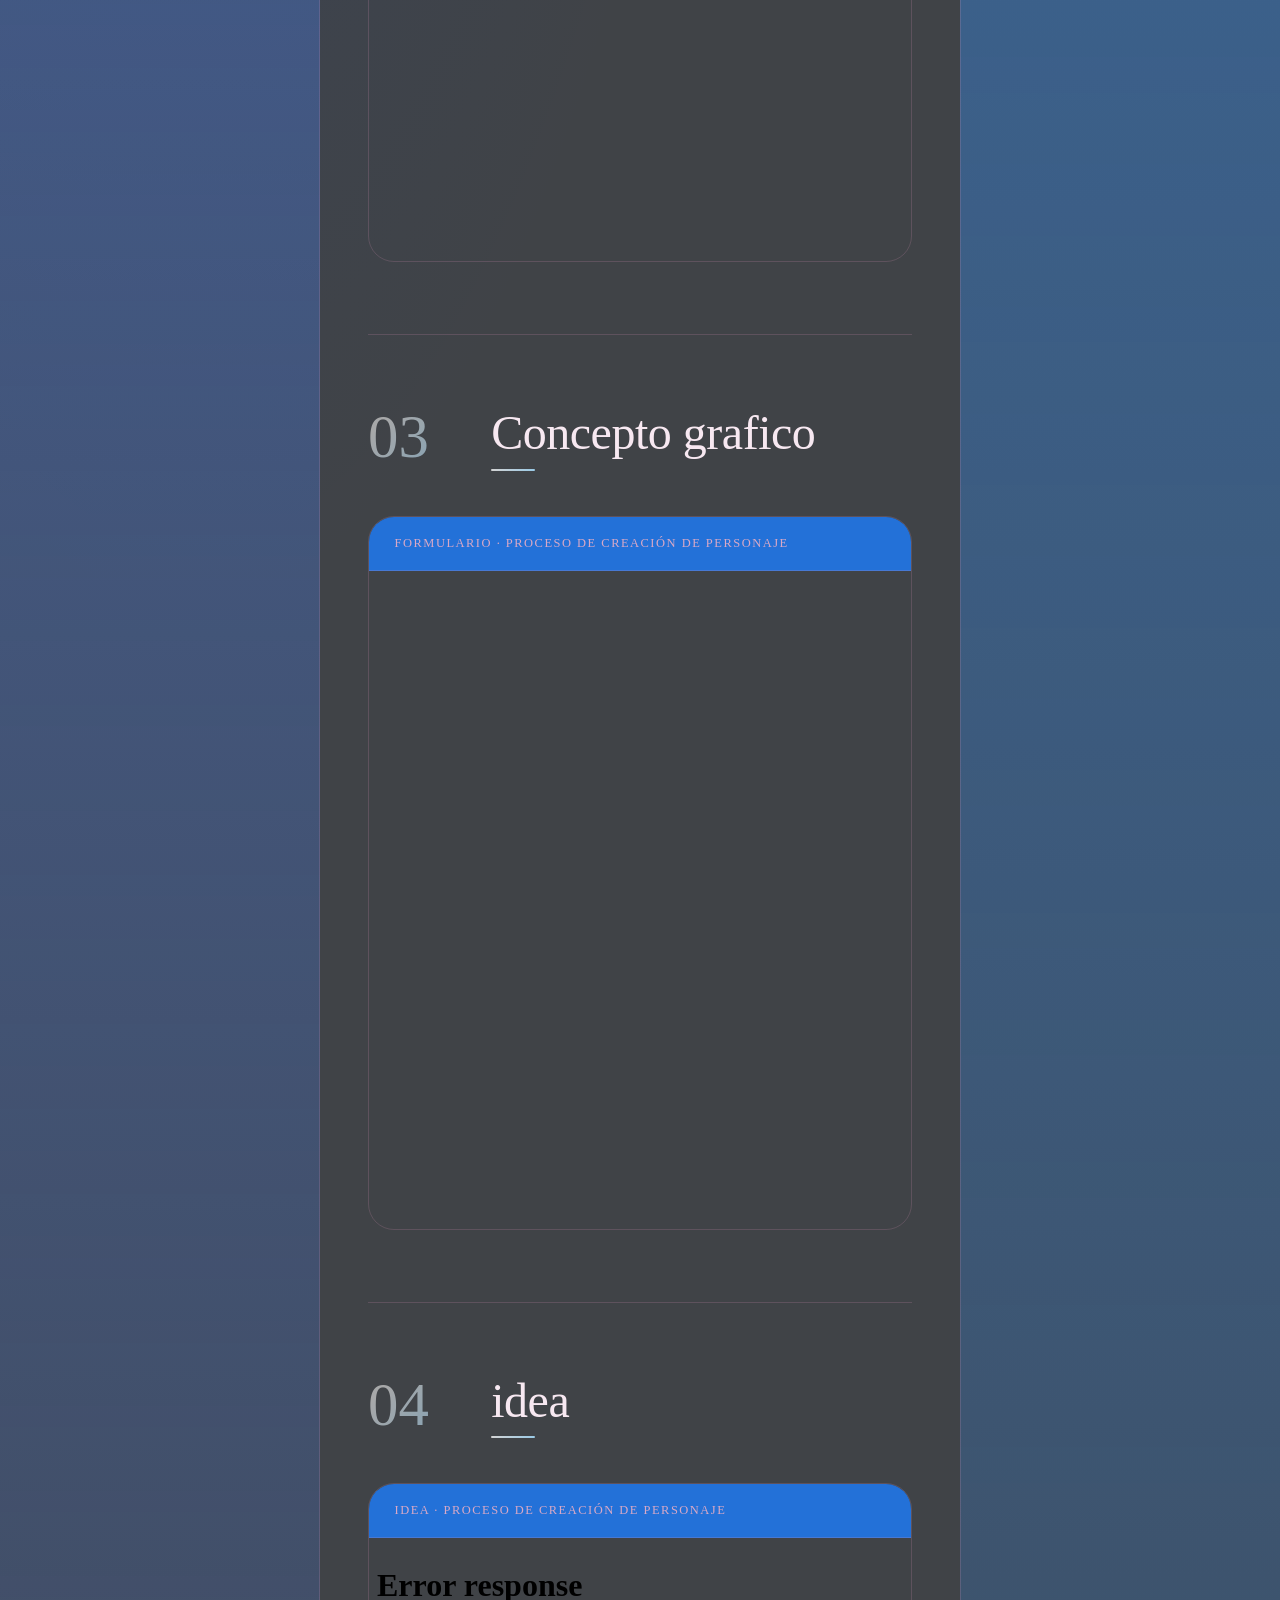
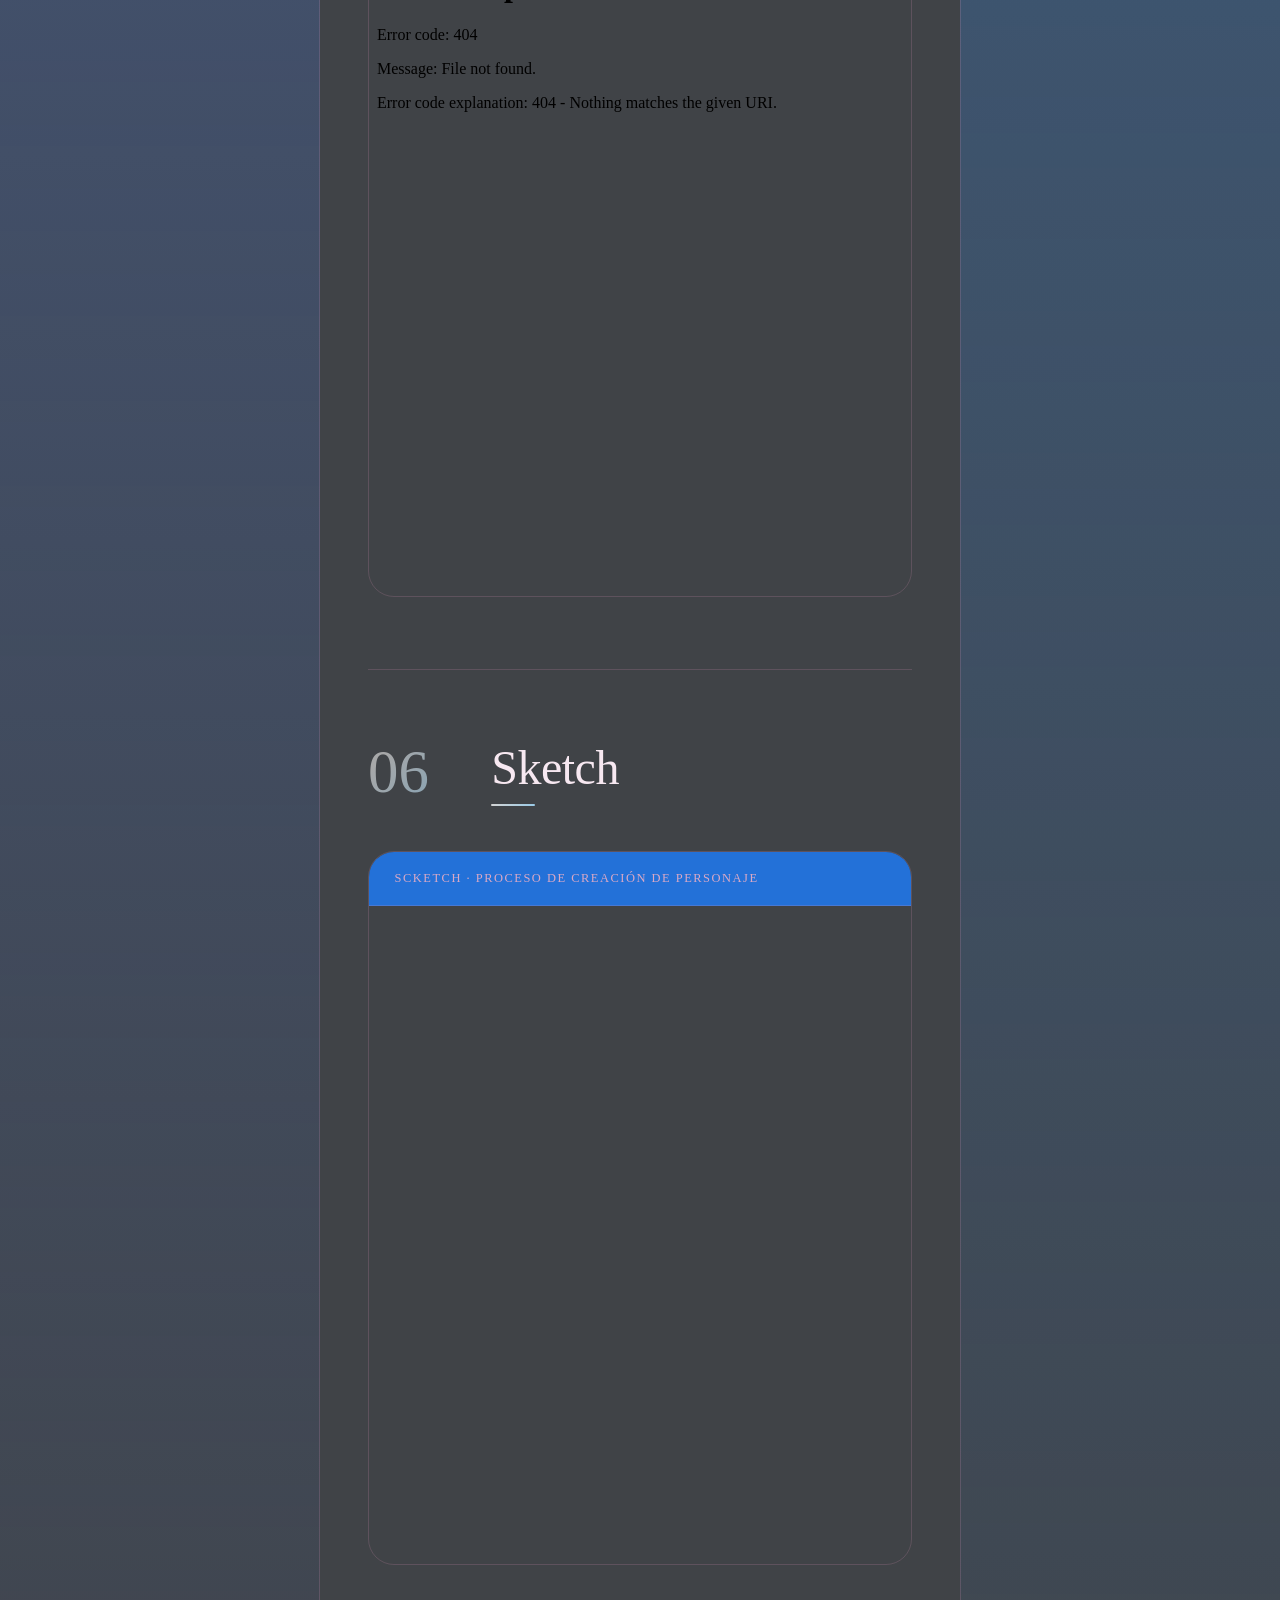
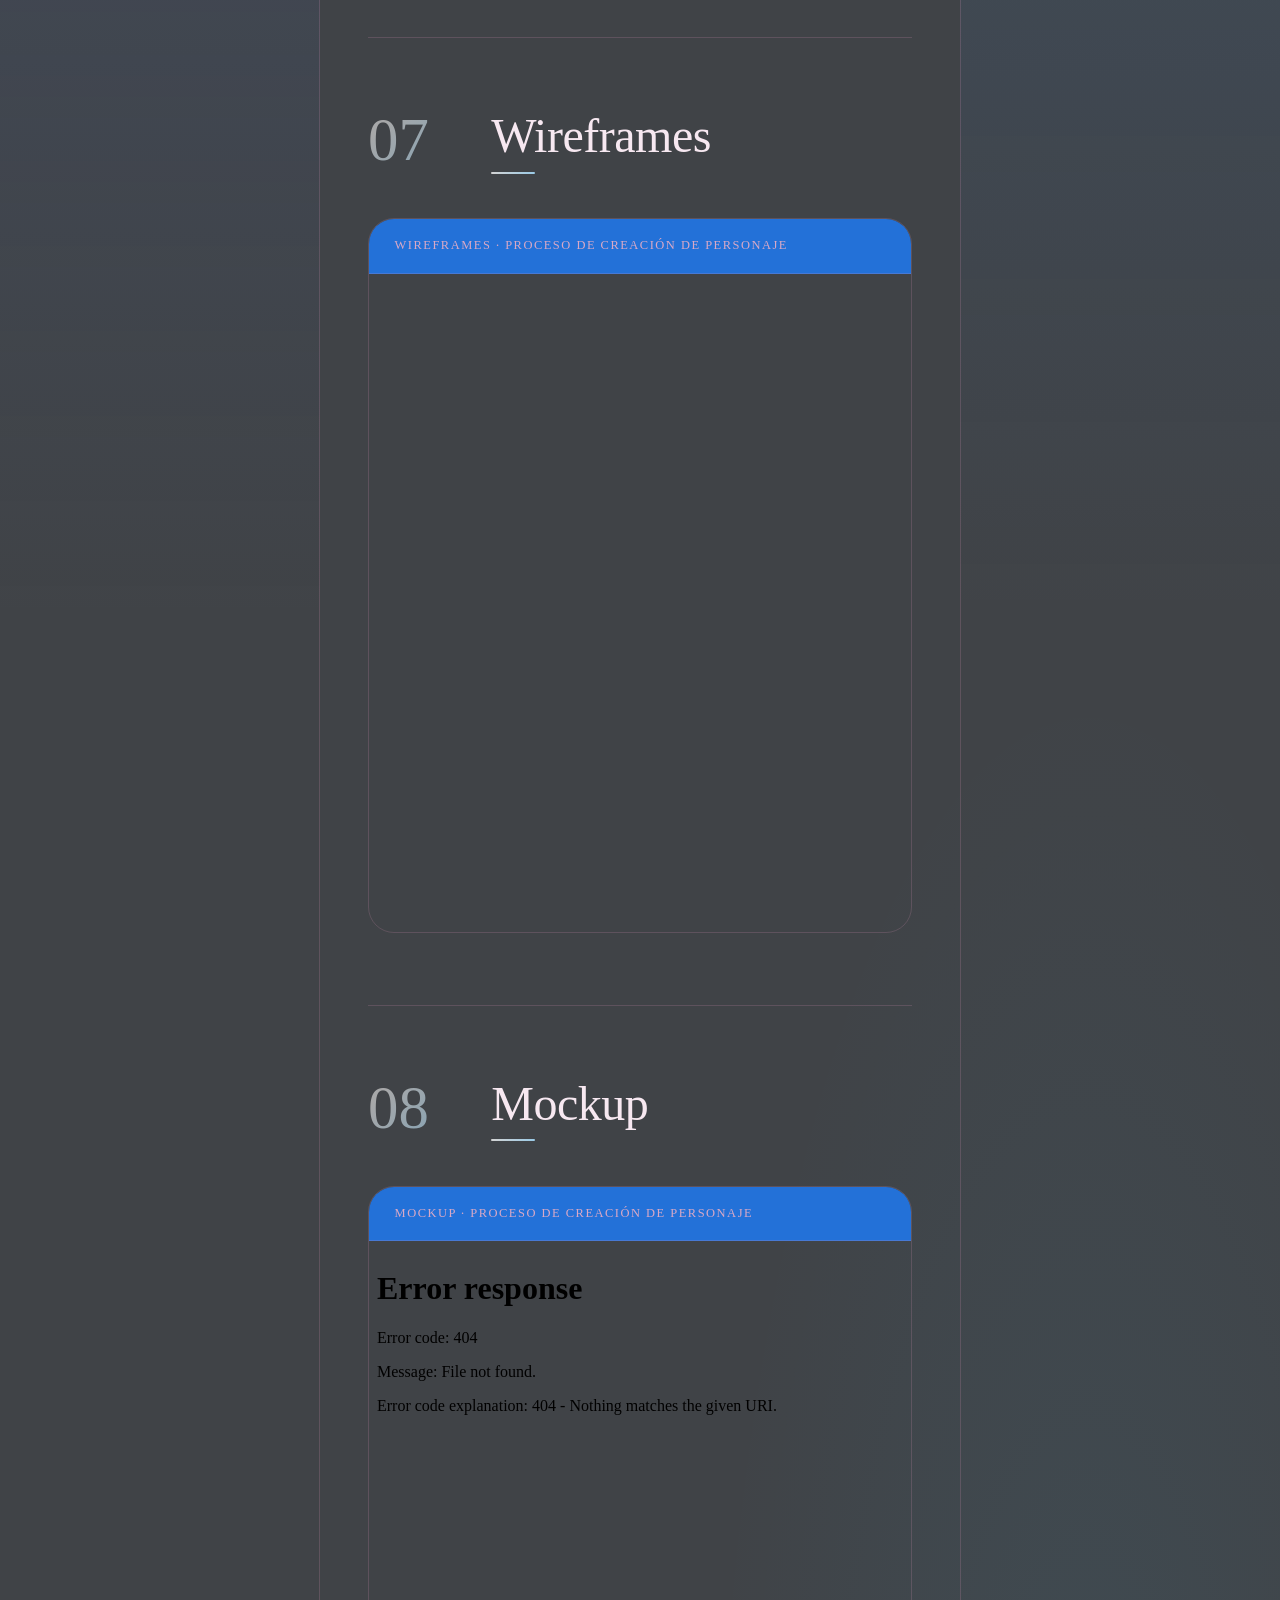
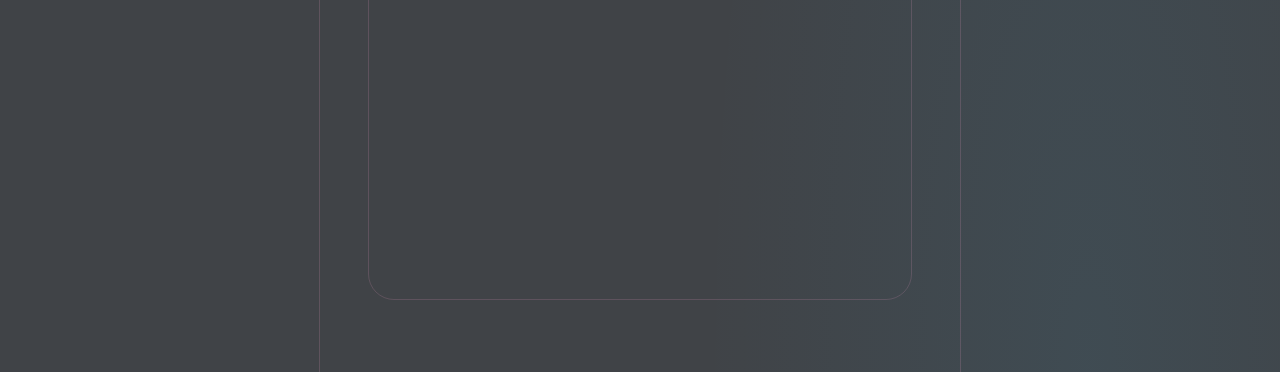
==== commit 3a538158: "Add files via upload" ====
--- a/Creacion de Personaje/index.html
+++ b/Creacion de Personaje/index.html
@@ -20,7 +20,7 @@
         <aside class="col-left">
             <div class="col-sticky">
                 <nav class="index-list">
-                    <a href="#personajes_referentes" class="index-item active" data-section="Personajes-referentes">
+                    <a href="#personajes_referentes" class="index-item" data-section="Personajes-referentes">
                         <span class="index-num">01</span>
                         Personajes Referentes
                     </a>
@@ -49,10 +49,6 @@
                         <span class="index-num">07</span>
                         Mockup
                     </a>
-                    <a href="#prototipos" class="index-item" data-section="prototipos">
-                        <span class="index-num">08</span>
-                        Prototipos
-                    </a>
                 </nav>
             </div>
         </aside>
@@ -69,11 +65,10 @@
                 </div>
                 <div class="doc-card">
                     <div class="doc-card-label">
-                        <span>5 referentes</span>
-                    </div>
-                    <div class="pdf-wrapper">
-                        <iframe src="Referencias personaje.pdf" frameborder="0" width="100%" height="750px"
-                            title="Personajes Referentes"></iframe>
+                        <span>5 referentes · Proceso de creación de Personaje</span>
+                    </div>
+                    <div class="pdf-wrapper">
+                        <iframe src="Referencias personaje.pdf" frameborder="0" width="100%" height="750px" title="Personajes Referentes"></iframe>
                     </div>
                 </div>
             </section>
@@ -91,7 +86,7 @@
                         <span>formulario · Proceso de creación de Personaje</span>
                     </div>
                     <div class="pdf-wrapper">
-                        <iframe src="brief.pdf" frameborder="0" width="100%" height="750px" title="formulario"></iframe>
+                        <iframe src="Formulario Completo.pdf" frameborder="0" width="100%" height="750px" title="formulario"></iframe>
                     </div>
                 </div>
             </section>
@@ -168,7 +163,7 @@
                         <span>Wireframes · Proceso de creación de Personaje</span>
                     </div>
                     <div class="pdf-wrapper">
-                        <iframe src="canon-de-cabezas.pdf" frameborder="0" width="100%" height="750px"
+                        <iframe src="Wireframe.pdf" frameborder="0" width="100%" height="750px"
                             title="Wireframes"></iframe>
                     </div>
                 </div>
@@ -188,25 +183,6 @@
                     </div>
                     <div class="pdf-wrapper">
                         <iframe src="mockup.pdf" frameborder="0" width="100%" height="750px" title="Mockup"></iframe>
-                    </div>
-                </div>
-            </section>
-
-            <!-- 08 PROTOTIPOS -->
-            <section class="doc-section" id="prototipos">
-                <div class="section-header">
-                    <span class="section-number">09</span>
-                    <div class="section-title-wrap">
-                        <h2 class="section-title">Prototipos</h2>
-                    </div>
-                </div>
-                <div class="doc-card">
-                    <div class="doc-card-label">
-                        <span>Prototipos · Proceso de creación de Personaje</span>
-                    </div>
-                    <div class="pdf-wrapper">
-                        <iframe src="pront-personaje.pdf" frameborder="0" width="100%" height="750px"
-                            title="Prototipos"></iframe>
                     </div>
                 </div>
             </section>
--- a/Creacion de Personaje/style.css
+++ b/Creacion de Personaje/style.css
@@ -108,7 +108,7 @@
     padding-right: 1.8rem;
     padding-left: 1.8rem;
     border-right: 1px solid var(--border);
-    background: linear-gradient(180deg, rgb(59, 70, 92) 0%, transparent 80%);
+    background: linear-gradient(180deg, rgb(68, 97, 155) 0%, transparent 80%);
 }
 
 .index-list {
@@ -121,17 +121,15 @@
     display: flex;
     align-items: center;
     gap: 0.8rem;
-    font-size: 1.05rem;
-    /* 🔥 más grande */
+    font-size: 1.5rem;
     padding: 0.85rem 1rem;
-    /* ↑ larger for hierarchy */
     font-weight: 400;
     letter-spacing: 0.02em;
     color: var(--text-muted);
     text-decoration: none;
     padding: 0.72rem 0.9rem;
     border-radius: var(--radius);
-    border: 1px solid transparent;
+    border: 1px solid rgb(158, 158, 158);
     position: relative;
     transition: background var(--transition), color var(--transition), transform var(--transition), border-color var(--transition);
 }
@@ -195,7 +193,7 @@
     padding-left: 1.8rem;
     padding-right: 1.8rem;
     border-left: 1px solid var(--border);
-    background: linear-gradient(180deg, rgba(57, 187, 237, 0.06) 0%, transparent 80%);
+    background: linear-gradient(180deg, rgba(53, 136, 231, 0.596) 0%, transparent 80%);
 }
 
 .phases-list {
@@ -208,7 +206,7 @@
     display: flex;
     align-items: center;
     gap: 0.75rem;
-    font-size: 1.05rem;
+    font-size: 1.4rem;
     padding: 0.8rem 1rem;
     /* ↑ larger for readability */
     font-weight: 400;
@@ -372,7 +370,7 @@
     letter-spacing: 0.12em;
     text-transform: uppercase;
     color: var(--text-muted);
-    background: #9c4373;
+    background: #2371d8;
     border-bottom: 1px solid var(--border);
     font-weight: 400;
 }
@@ -612,7 +610,7 @@
         padding: 0.35rem 0.8rem;
         border: 1px solid var(--border);
         border-radius: 50px;
-        background: rgba(57, 187, 237, 0.05);
+        background: rgba(194, 195, 196, 0.5);
         transform: none !important;
     }
 
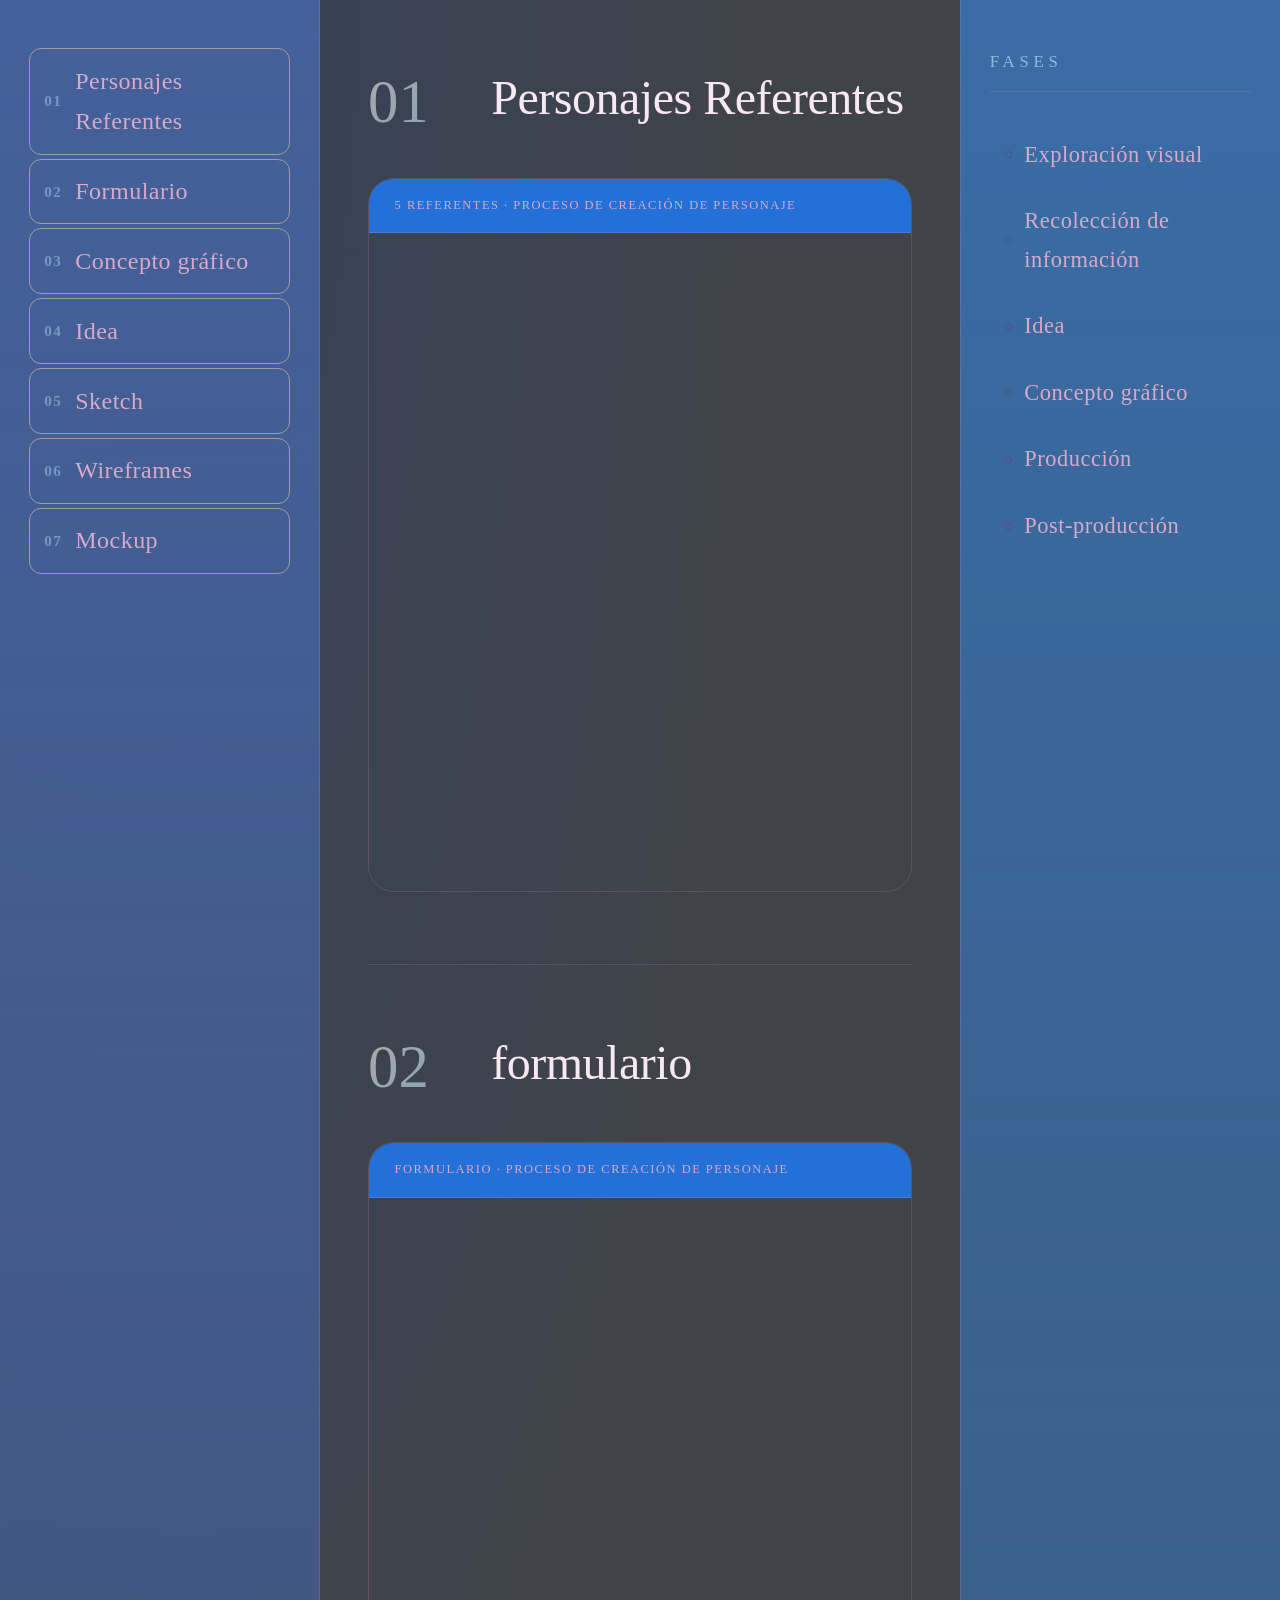
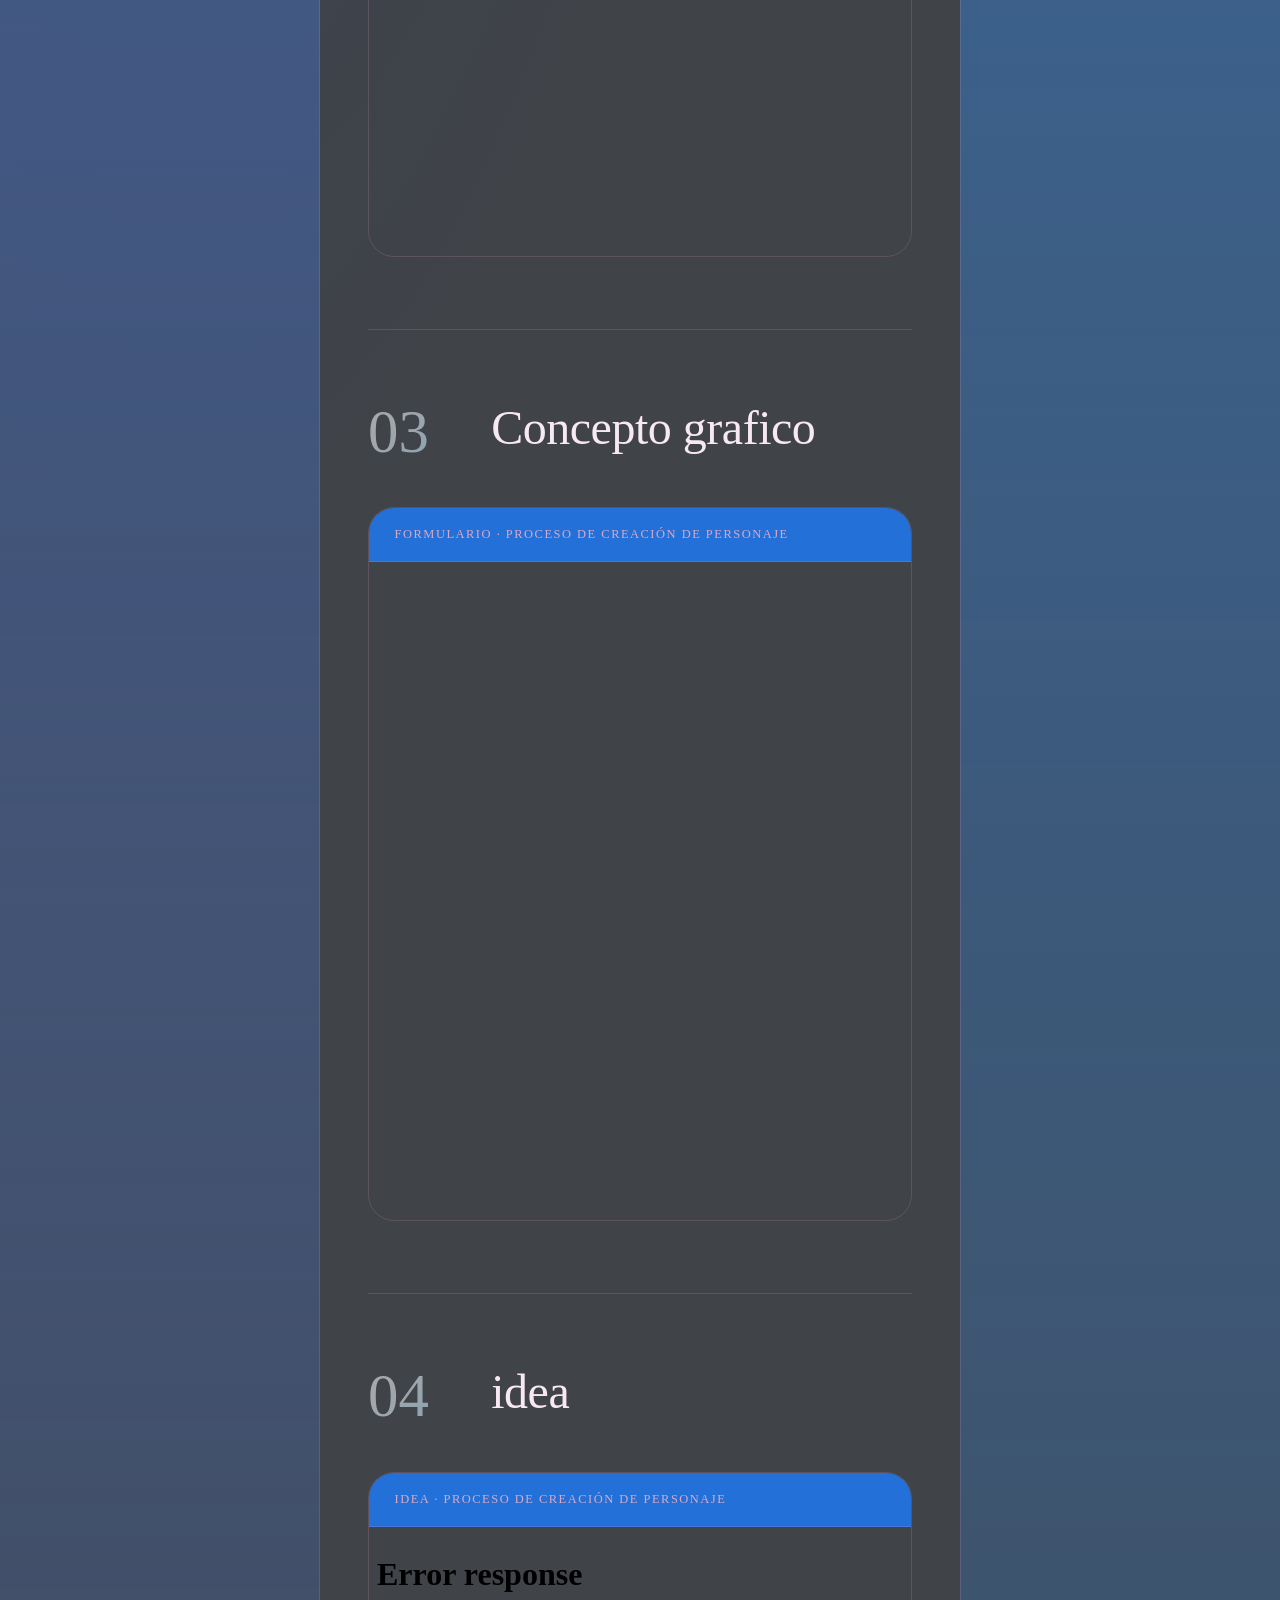
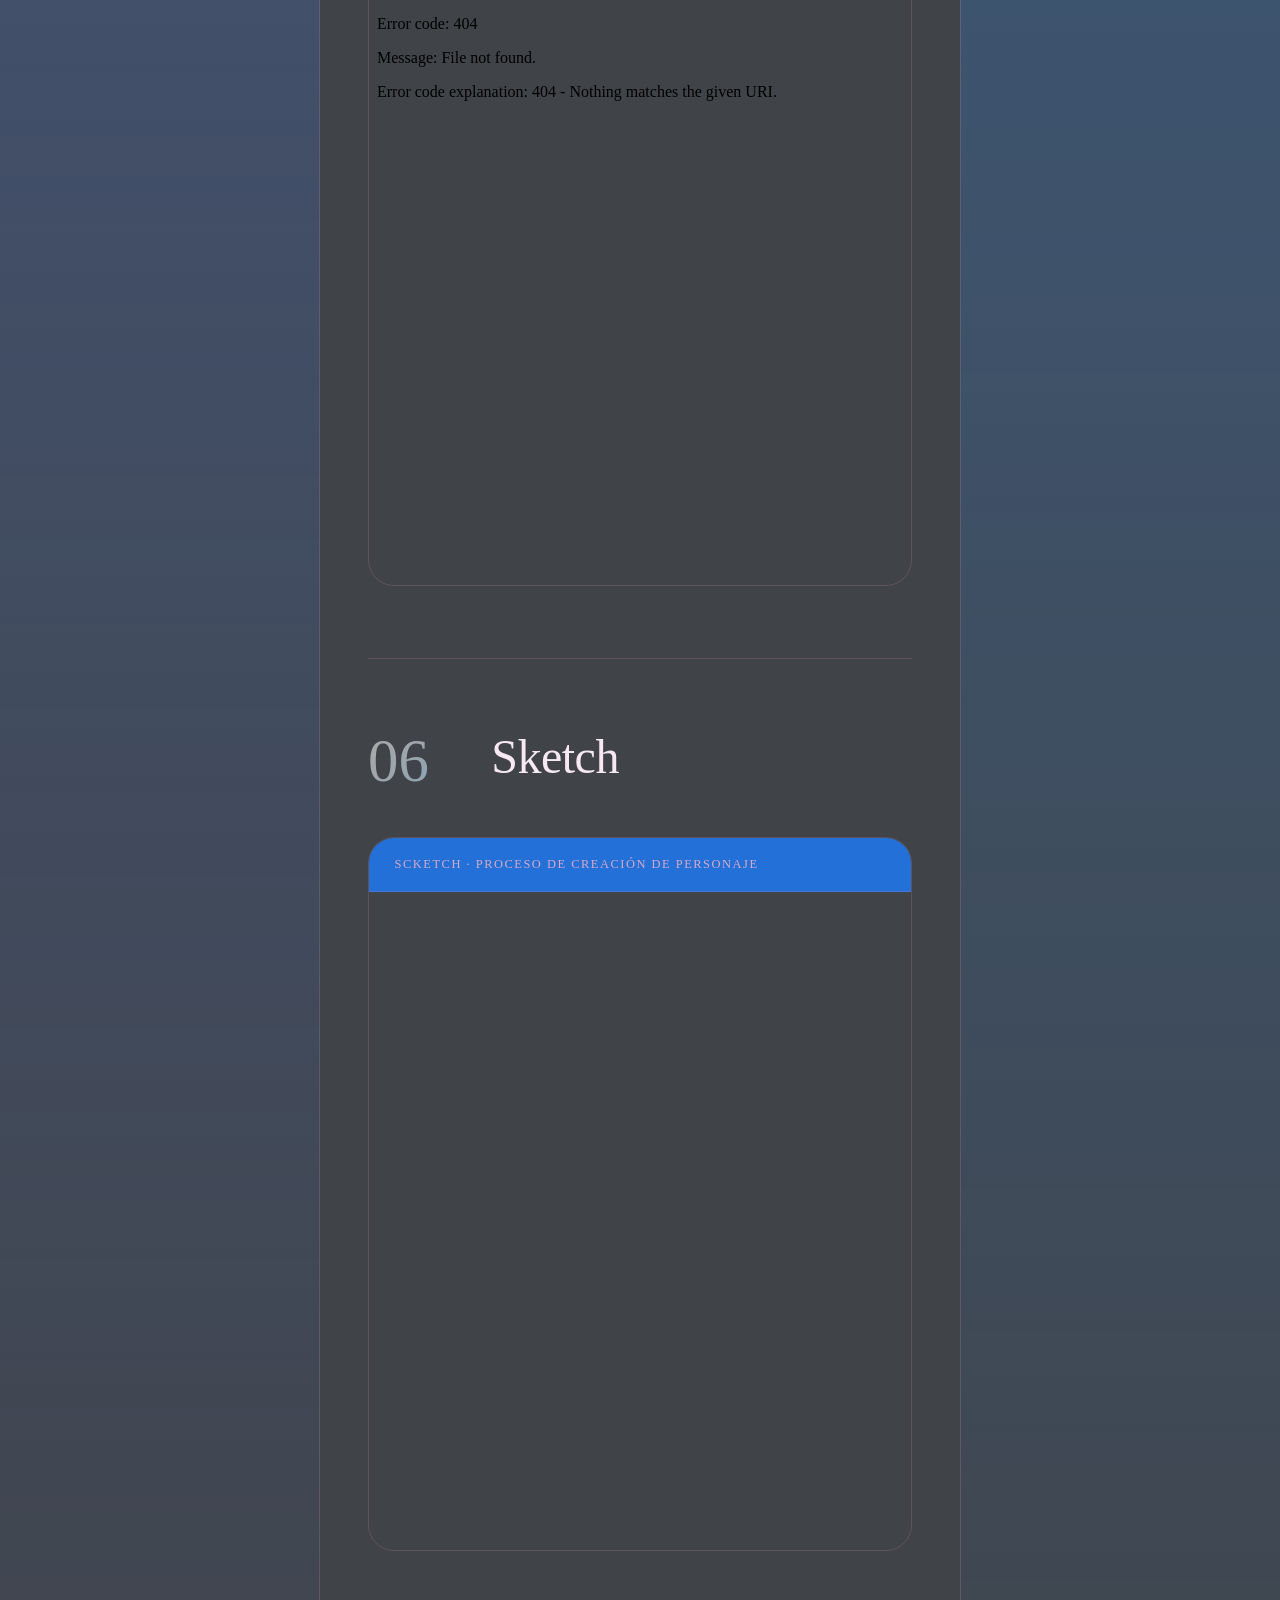
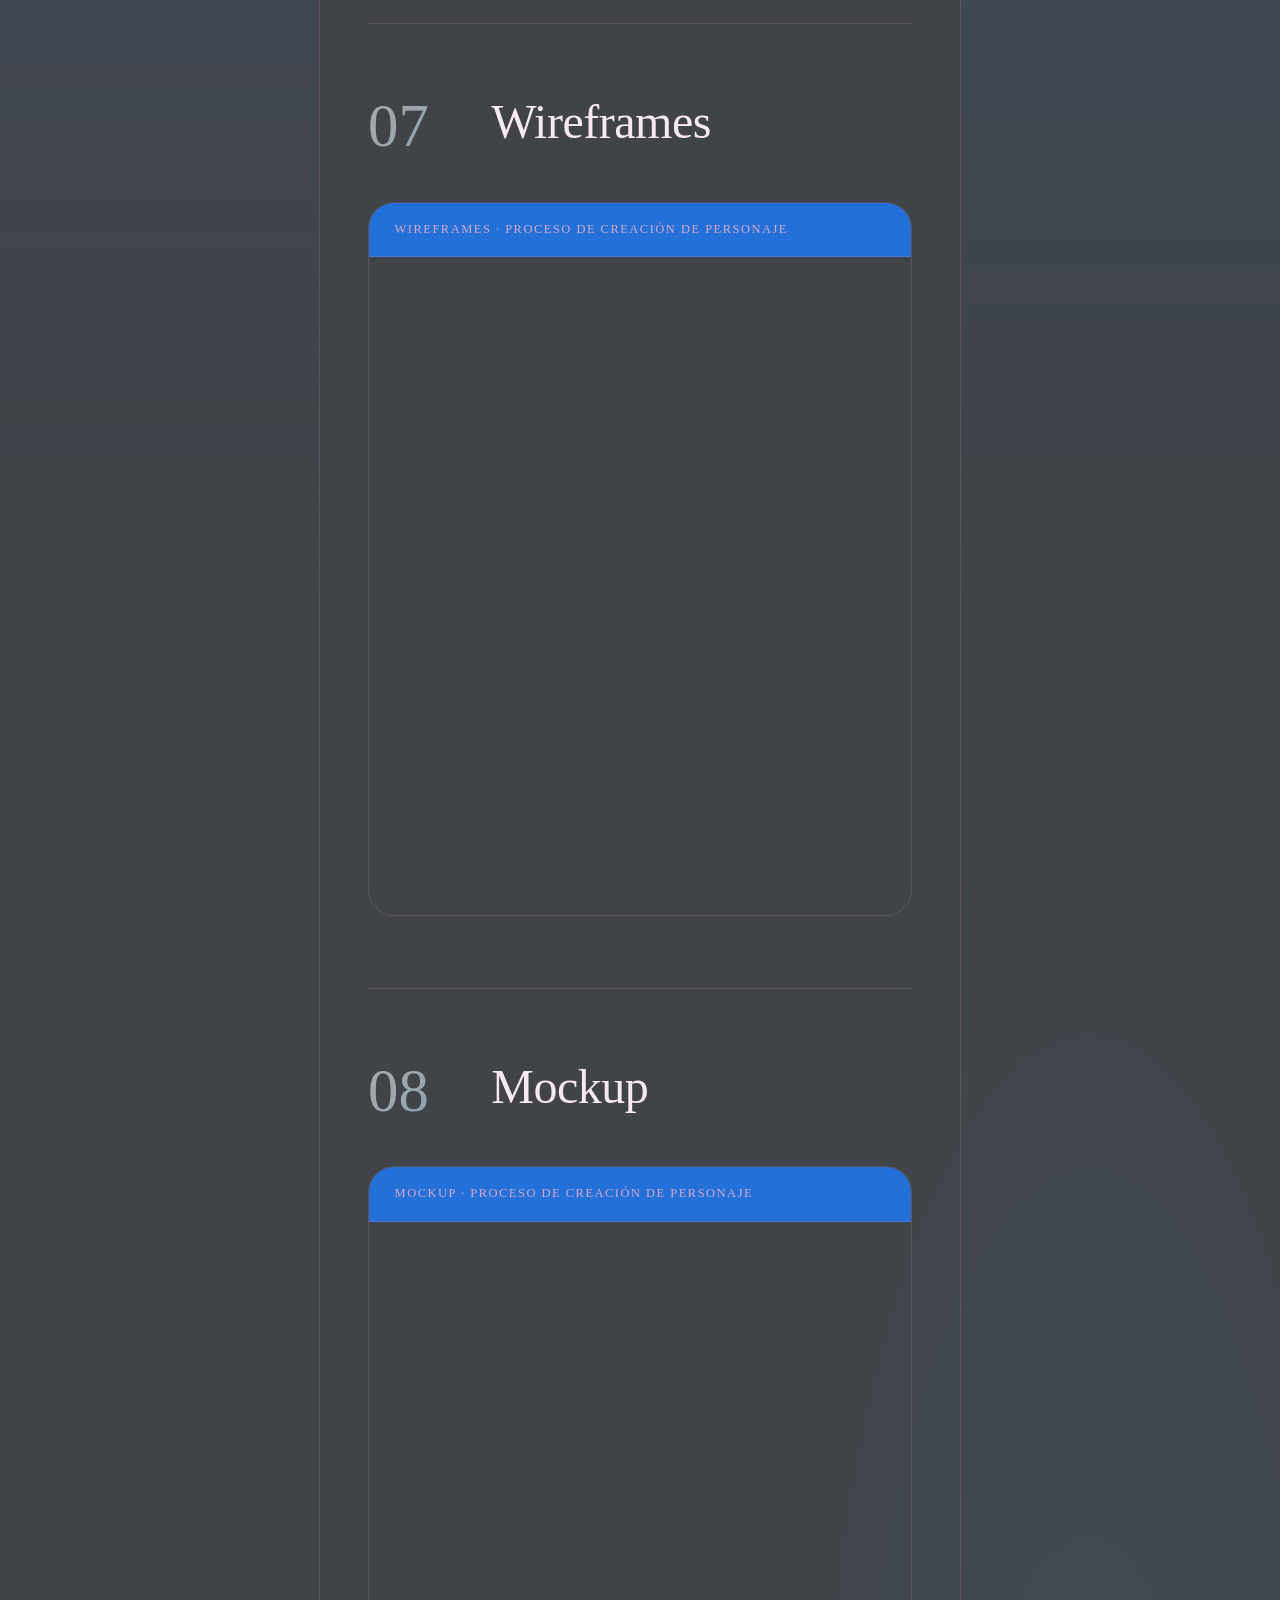
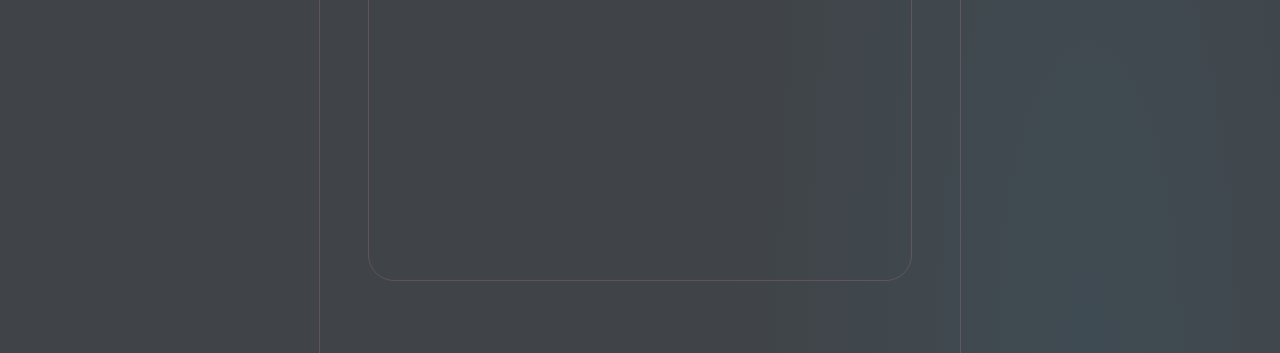
==== commit c0d1c90f: "Add files via upload" ====
--- a/Creacion de Personaje/index.html
+++ b/Creacion de Personaje/index.html
@@ -4,7 +4,7 @@
 <head>
     <meta charset="utf-8">
     <meta name="viewport" content="width=device-width, initial-scale=1">
-    <title>Proceso de creación de Personaje</title>
+    <title>creación de Personaje</title>
     <link
         href="https://fonts.googleapis.com/css2?family=Cormorant+Garamond:ital,wght@0,300;0,400;0,600;1,300;1,400&family=DM+Sans:wght@300;400;500&display=swap"
         rel="stylesheet">
--- a/Creacion de Personaje/style.css
+++ b/Creacion de Personaje/style.css
@@ -252,27 +252,6 @@
     box-shadow: 0 0 8px rgba(112, 179, 206, 0.55);
 }
 
-.video-wrapper {
-    width: 100%;
-    /* ← CORREGIDO */
-    max-width: 900px;
-    margin: 0 auto;
-    aspect-ratio: 16 / 9;
-    border-radius: 16px;
-    overflow: hidden;
-    box-shadow: 0 10px 30px rgba(0, 0, 0, 0.15);
-}
-
-.video-wrapper video {
-    width: 100%;
-    height: 100%;
-    object-fit: contain;
-
-    border-radius: 16px;
-    background: black;
-
-}
-
 .doc-section {
     padding: 4.5rem 0;
     border-bottom: 1px solid var(--border);
@@ -317,15 +296,6 @@
 }
 
 /* Decorative accent line under title */
-.section-title-wrap::after {
-    content: '';
-    display: block;
-    width: 44px;
-    height: 2px;
-    background: linear-gradient(90deg, var(--deep), var(--light));
-    border-radius: 2px;
-    margin-top: 0.55rem;
-}
 
 .section-title {
     font-family: var(--font-display);
